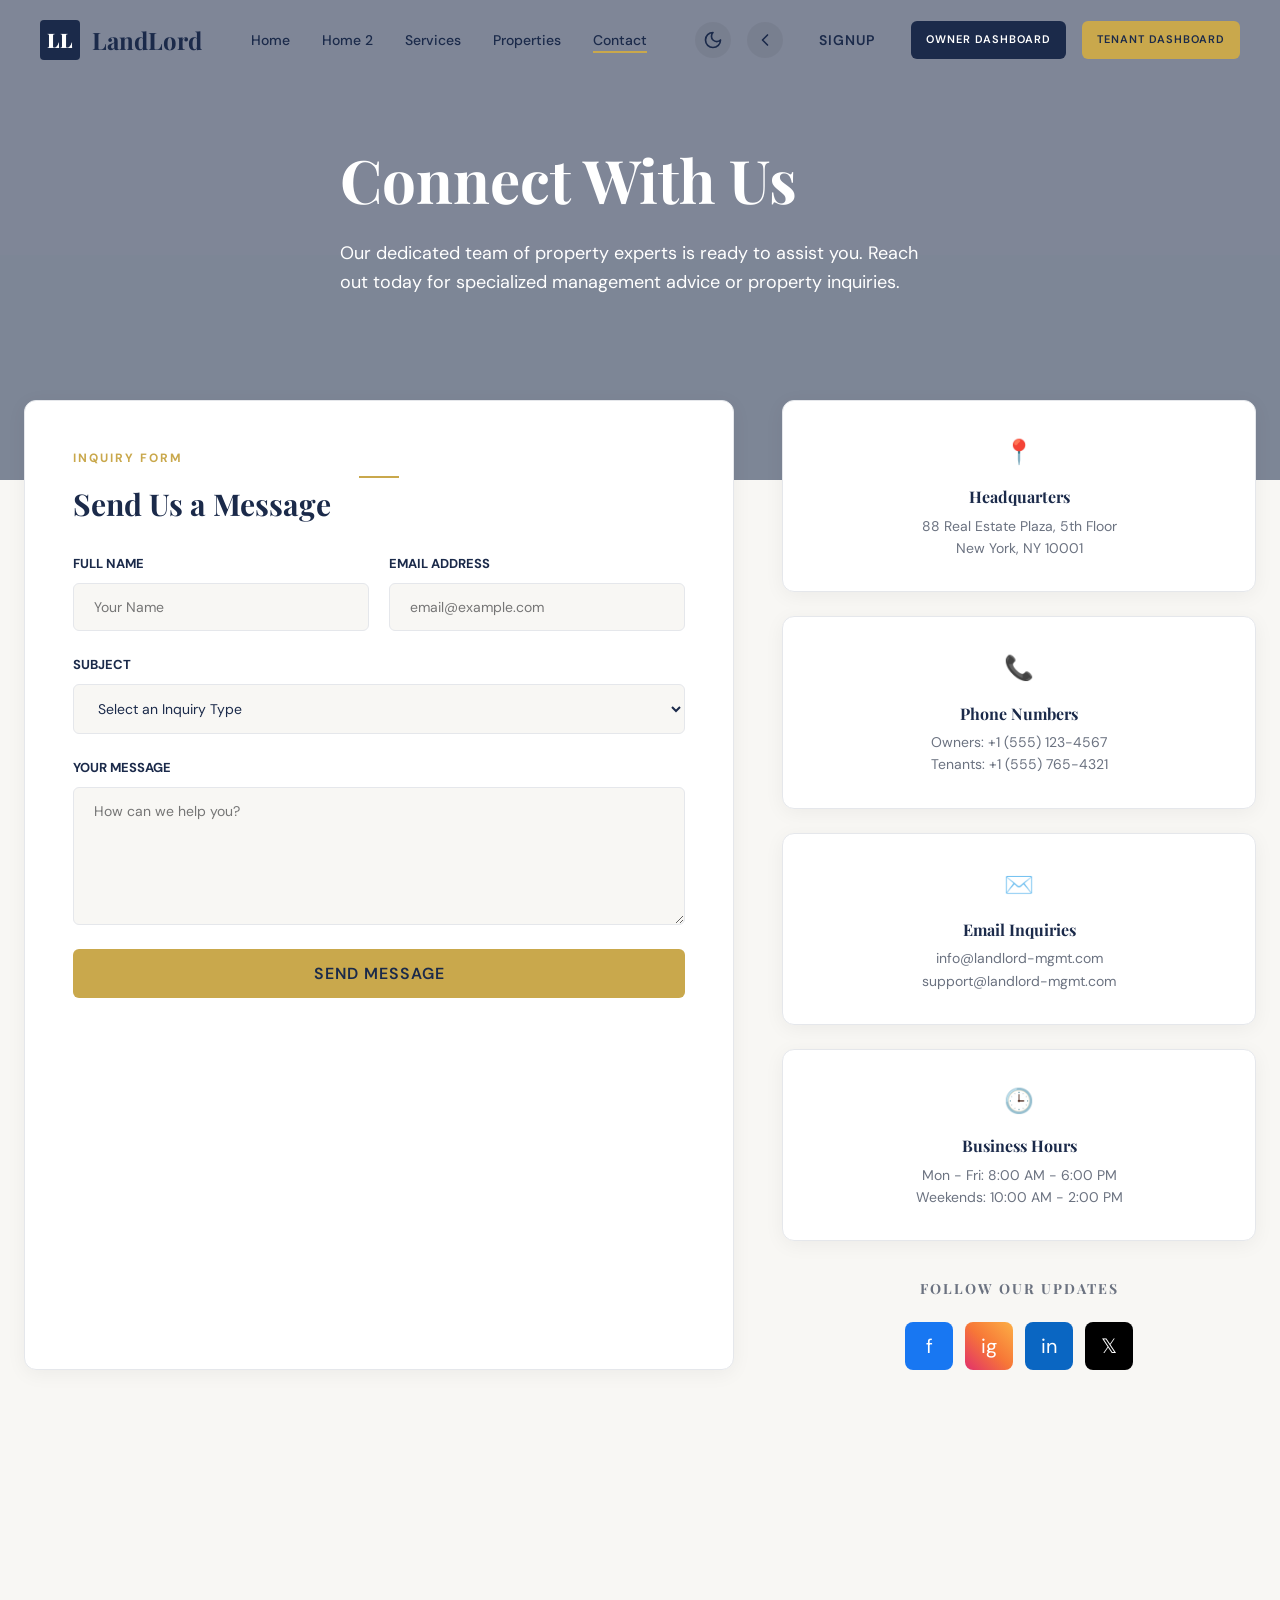
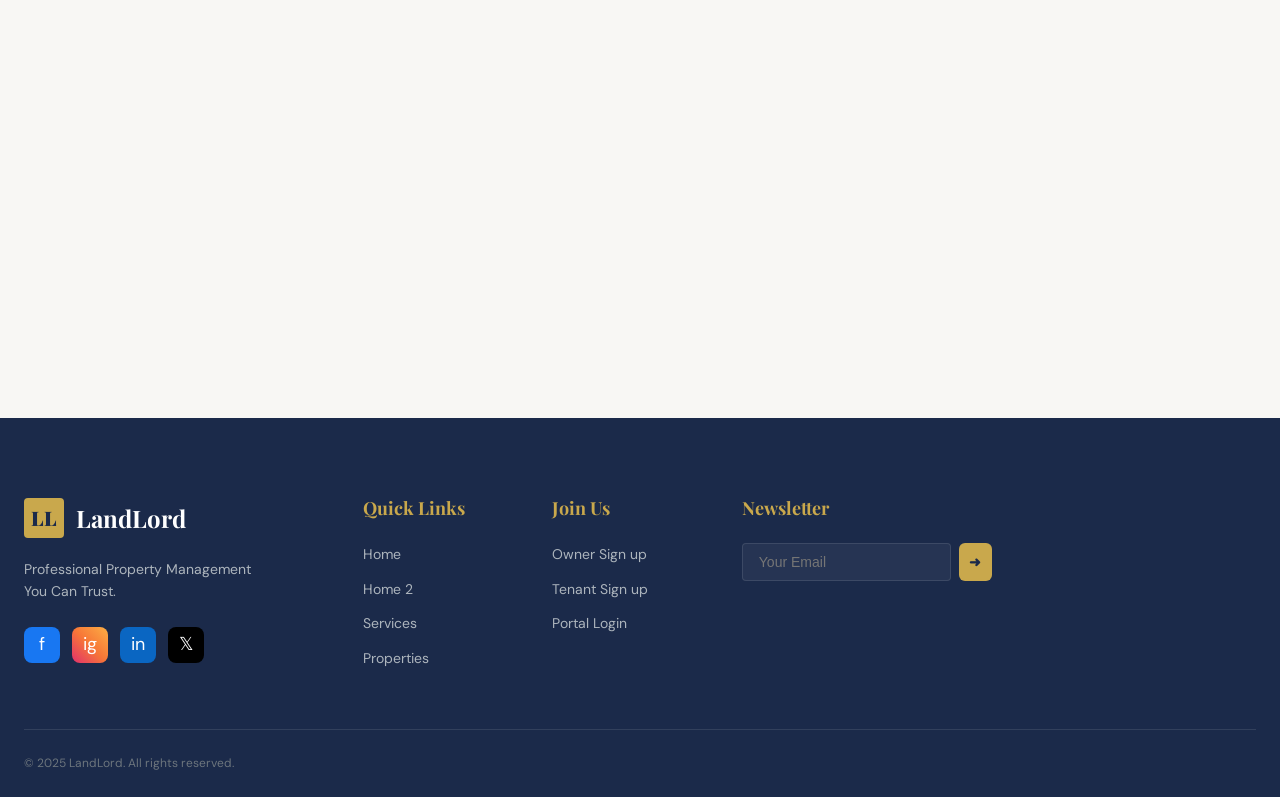
==== contact.html @ 795e6536 "first commit" ====
<!DOCTYPE html>
<html lang="en" dir="ltr" data-theme="light">
<head>
    <meta charset="UTF-8">
    <meta name="viewport" content="width=device-width, initial-scale=1.0">
    <title>Contact Us — LandLord Property Management</title>
    <!-- CSS -->
    <link rel="stylesheet" href="css/style.css">
    <style>
        .contact-container { display: grid; grid-template-columns: 1.5fr 1fr; gap: 48px; margin-top: -80px; position: relative; z-index: 10; }
        .contact-form { background: var(--bg-surface); padding: 48px; border-radius: var(--radius-md); box-shadow: var(--shadow); border: 1px solid var(--border-color); }
        .form-group { margin-bottom: 24px; display: flex; flex-direction: column; gap: 8px; }
        .form-group label { font-size: 13px; font-weight: bold; color: var(--text-primary); text-transform: uppercase; }
        .form-control { padding: 14px 20px; border: 1px solid var(--border-color); border-radius: 6px; background: var(--bg-base); color: var(--text-primary); font-family: inherit; font-size: 14px; transition: 0.3s; }
        .form-control:focus { border-color: var(--color-secondary); outline: none; box-shadow: 0 0 0 4px rgba(201, 168, 76, 0.1); }
        .contact-info-list { display: flex; flex-direction: column; gap: 24px; }
        .info-card { background: var(--bg-surface); padding: 32px; border-radius: var(--radius-md); box-shadow: var(--shadow); border: 1px solid var(--border-color); display: flex; flex-direction: column; align-items: center; text-align: center; }
        .info-icon { font-size: 24px; color: var(--color-secondary); margin-bottom: 16px; }
        .info-title { font-size: 16px; margin-bottom: 8px; color: var(--text-primary); }
        .info-text { font-size: 14px; color: var(--text-muted); }

        .map-section { margin-top: 80px; overflow: hidden; border-radius: var(--radius-lg); }
        .map-container iframe {
          filter: hue-rotate(200deg) saturate(1.2);
          border-radius: var(--radius-md);
          width: 100%;
          min-height: 480px;
          border: 0;
        }
        [data-theme="dark"] .map-container iframe {
          filter: invert(90%) hue-rotate(180deg) saturate(0.8);
        }

        @media (max-width: 1024px) {
            .contact-container { grid-template-columns: 1fr; }
        }
        @media (max-width: 768px) {
            .contact-info-list { display: grid; grid-template-columns: 1fr 1fr; gap: 20px; }
        }
        @media (max-width: 360px) {
            .contact-info-list { grid-template-columns: 1fr; }
            .contact-form { padding: 32px 20px; }
        }
    </style>
</head>
<body>
    <!-- Navbar (Same as Home 1) -->
    <nav class="navbar">
        <div class="nav-container">
            <a href="index.html" class="logo">
                <div class="logo-monogram">LL</div>
                <span>LandLord</span>
            </a>
            
            <ul class="nav-links">
                <li><a href="index.html" class="nav-link">Home</a></li>
                <li><a href="home2.html" class="nav-link">Home 2</a></li>
                <li><a href="services.html" class="nav-link">Services</a></li>
                <li><a href="properties.html" class="nav-link">Properties</a></li>
                <li><a href="contact.html" class="nav-link active">Contact</a></li>
            </ul>

            <div class="nav-actions">
                <button id="theme-toggle" class="theme-toggle" title="Toggle Theme"></button>
                <button id="rtl-toggle" class="rtl-toggle" title="Toggle RTL">
                    <svg xmlns="http://www.w3.org/2000/svg" width="20" height="20" viewBox="0 0 24 24" fill="none" stroke="currentColor" stroke-width="2" stroke-linecap="round" stroke-linejoin="round"><path d="m15 18-6-6 6-6"/></svg>
                </button>
                <a href="register.html" class="btn btn-outline" style="border: none; padding: 10px 20px;">Signup</a>
                <a href="owner-dashboard.html" class="btn btn-primary" style="padding: 10px 15px; font-size: 11px;">Owner Dashboard</a>
                <a href="tenant-dashboard.html" class="btn btn-gold" style="padding: 10px 15px; font-size: 11px;">Tenant Dashboard</a>
                <button id="menu-toggle" class="mobile-menu-toggle">
                    <svg xmlns="http://www.w3.org/2000/svg" width="24" height="24" viewBox="0 0 24 24" fill="none" stroke="currentColor" stroke-width="2" stroke-linecap="round" stroke-linejoin="round"><line x1="4" x2="20" y1="12" y2="12"/><line x1="4" x2="20" y1="6" y2="6"/><line x1="4" x2="20" y1="18" y2="18"/></svg>
                </button>
            </div>
        </div>
    </nav>

    <!-- Mobile Drawer -->
    <div id="overlay" class="overlay"></div>
    <div id="drawer" class="drawer">
        <!-- Content same as Home 1 -->
        <div class="drawer-header">
            <div class="logo">
                <div class="logo-monogram">LL</div>
                <span>LandLord</span>
            </div>
            <button id="close-drawer">
                <svg xmlns="http://www.w3.org/2000/svg" width="24" height="24" viewBox="0 0 24 24" fill="none" stroke="currentColor" stroke-width="2" stroke-linecap="round" stroke-linejoin="round"><line x1="18" x2="6" y1="6" y2="18"/><line x1="6" x2="18" y1="6" y2="18"/></svg>
            </button>
        </div>
        <div class="drawer-links">
            <a href="index.html" class="nav-link">Home</a>
            <a href="home2.html" class="nav-link">Home 2</a>
            <a href="services.html" class="nav-link">Services</a>
            <a href="properties.html" class="nav-link">Properties</a>
            <a href="contact.html" class="nav-link active">Contact</a>
            <hr style="border: 0; border-top: 1px solid var(--border-color);">
            <a href="register.html" class="btn btn-outline">Signup</a>
            <a href="owner-dashboard.html" class="btn btn-primary">Owner Dashboard</a>
            <a href="tenant-dashboard.html" class="btn btn-gold">Tenant Dashboard</a>
        </div>
    </div>

    <main>
        <!-- Section: Hero -->
        <section class="hero" style="background-image: url('https://images.unsplash.com/photo-1497215728101-856f4ea42174?ixlib=rb-4.0.3&auto=format&fit=crop&w=1920&q=80'); min-height: 480px;">
            <div class="container hero-content">
                <h1 class="hero-title">Connect With Us</h1>
                <p class="hero-description" style="max-width: 600px;">Our dedicated team of property experts is ready to assist you. Reach out today for specialized management advice or property inquiries.</p>
            </div>
        </section>

        <!-- Contact Section -->
        <section style="padding-top: 0;">
            <div class="container">
                <div class="contact-container" id="contact">
                    <!-- Contact Form -->
                    <div class="contact-form">
                        <span class="section-label" style="text-align: left; margin-left: 0;">Inquiry Form</span>
                        <h2 style="margin-bottom: 32px; font-size: var(--text-3xl);">Send Us a Message</h2>
                        <form>
                            <div style="display: grid; grid-template-columns: 1fr 1fr; gap: 20px;">
                                <div class="form-group">
                                    <label>Full Name</label>
                                    <input type="text" class="form-control" placeholder="Your Name" required>
                                </div>
                                <div class="form-group">
                                    <label>Email Address</label>
                                    <input type="email" class="form-control" placeholder="email@example.com" required>
                                </div>
                            </div>
                            <div class="form-group">
                                <label>Subject</label>
                                <select class="form-control" required>
                                    <option value="" disabled selected>Select an Inquiry Type</option>
                                    <option>General Inquiry</option>
                                    <option>Maintenance Request</option>
                                    <option>Lease Information</option>
                                    <option>Owner Management Services</option>
                                    <option>Other</option>
                                </select>
                            </div>
                            <div class="form-group">
                                <label>Your Message</label>
                                <textarea class="form-control" rows="6" placeholder="How can we help you?" required></textarea>
                            </div>
                            <button type="submit" class="btn btn-gold" style="width: 100%; font-size: 16px;">Send Message</button>
                        </form>
                    </div>

                    <!-- Contact Info -->
                    <div class="contact-info">
                        <div class="contact-info-list">
                            <div class="info-card">
                                <div class="info-icon">📍</div>
                                <h4 class="info-title">Headquarters</h4>
                                <p class="info-text">88 Real Estate Plaza, 5th Floor<br>New York, NY 10001</p>
                            </div>
                            <div class="info-card">
                                <div class="info-icon">📞</div>
                                <h4 class="info-title">Phone Numbers</h4>
                                <p class="info-text">Owners: +1 (555) 123-4567<br>Tenants: +1 (555) 765-4321</p>
                            </div>
                            <div class="info-card">
                                <div class="info-icon">✉️</div>
                                <h4 class="info-title">Email Inquiries</h4>
                                <p class="info-text">info@landlord-mgmt.com<br>support@landlord-mgmt.com</p>
                            </div>
                            <div class="info-card">
                                <div class="info-icon">🕒</div>
                                <h4 class="info-title">Business Hours</h4>
                                <p class="info-text">Mon - Fri: 8:00 AM - 6:00 PM<br>Weekends: 10:00 AM - 2:00 PM</p>
                            </div>
                        </div>

                        <!-- Social Icons -->
                        <div style="margin-top: 40px; text-align: center;">
                            <h4 style="font-size: 14px; text-transform: uppercase; letter-spacing: 2px; margin-bottom: 24px; color: var(--text-muted);">Follow Our Updates</h4>
                            <div class="social-links" style="justify-content: center;">
                                <a href="#" class="social-icon fb" style="width: 48px; height: 48px; font-size: 20px;">f</a>
                                <a href="#" class="social-icon ig" style="width: 48px; height: 48px; font-size: 20px;">ig</a>
                                <a href="#" class="social-icon ln" style="width: 48px; height: 48px; font-size: 20px;">in</a>
                                <a href="#" class="social-icon tw" style="width: 48px; height: 48px; font-size: 20px;">𝕏</a>
                            </div>
                        </div>
                    </div>
                </div>

                <!-- Interactive Map -->
                <div class="map-section">
                    <div class="map-container">
                        <iframe src="https://www.google.com/maps/embed?pb=!1m18!1m12!1m3!1d193595.2528082187!2d-74.11976373946229!3d40.69766374874431!2m3!1f0!2f0!3f0!3m2!1i1024!2i768!4f13.1!3m3!1m2!1s0x89c24fa5d33f083b%3A0xc80b8f06e177fe62!2sNew%20York%2C%20NY!5e0!3m2!1sen!2sus!4v1684343123456!5m2!1sen!2sus"></iframe>
                    </div>
                </div>
            </div>
        </section>
    </main>

    <!-- Footer -->
    <footer>
        <div class="container">
            <div class="footer-grid">
                <div class="footer-info">
                    <div class="logo footer-logo">
                        <div class="logo-monogram footer-logo-monogram">LL</div>
                        <span>LandLord</span>
                    </div>
                    <p class="footer-tagline">Professional Property Management You Can Trust.</p>
                    <div class="social-links">
                        <a href="#" class="social-icon fb" title="Facebook">f</a>
                        <a href="#" class="social-icon ig" title="Instagram">ig</a>
                        <a href="#" class="social-icon ln" title="LinkedIn">in</a>
                        <a href="#" class="social-icon tw" title="Twitter">𝕏</a>
                    </div>
                </div>
                <!-- columns (Quick version) -->
                <div>
                  <h4 class="footer-title">Quick Links</h4>
                  <div class="footer-links">
                      <a href="index.html" class="footer-nav-link">Home</a>
                      <a href="home2.html" class="footer-nav-link">Home 2</a>
                      <a href="services.html" class="footer-nav-link">Services</a>
                      <a href="properties.html" class="footer-nav-link">Properties</a>
                  </div>
                </div>
                <div>
                  <h4 class="footer-title">Join Us</h4>
                  <div class="footer-links">
                      <a href="register.html" class="footer-nav-link">Owner Sign up</a>
                      <a href="register.html" class="footer-nav-link">Tenant Sign up</a>
                      <a href="login.html" class="footer-nav-link">Portal Login</a>
                  </div>
                </div>
                <div>
                    <h4 class="footer-title">Newsletter</h4>
                    <form class="newsletter-form">
                        <input type="email" placeholder="Your Email" class="newsletter-input" required>
                        <button type="submit" class="btn btn-gold" style="padding: 10px;">➜</button>
                    </form>
                </div>
            </div>
            <div class="footer-bottom">
                <p>© 2025 LandLord. All rights reserved.</p>
            </div>
        </div>
    </footer>

    <!-- Scripts -->
    <script src="js/main.js"></script>
</body>
</html>
---- css/style.css ----
@import url('https://fonts.googleapis.com/css2?family=DM+Sans:ital,opsz,wght@0,9..40,100..1000;1,9..40,100..1000&family=Playfair+Display:ital,wght@0,400..900;1,400..900&display=swap');

:root {
  /* Colors */
  --color-primary: #1B2A4A;
  --color-secondary: #C9A84C;
  --color-secondary-light: #dfc886;
  --color-success: #22C55E;
  --color-warning: #F59E0B;
  --color-danger: #EF4444;
  --color-info: #3B82F6;

  /* Neutrals - Light Mode */
  --bg-base: #F8F7F4;
  --bg-surface: #FFFFFF;
  --bg-nav: rgba(255, 255, 255, 0.95);
  --text-primary: #1B2A4A;
  --text-muted: #6B7280;
  --border-color: #E5E7EB;
  --shadow: 0 4px 20px rgba(0, 0, 0, 0.05);

  /* Typography */
  --font-display: 'Playfair Display', Georgia, serif;
  --font-body: 'DM Sans', sans-serif;
  --text-xs: 0.75rem;
  --text-sm: 0.875rem;
  --text-base: 1rem;
  --text-lg: 1.125rem;
  --text-xl: 1.25rem;
  --text-2xl: 1.5rem;
  --text-3xl: 1.875rem;
  --text-4xl: 2.25rem;
  --text-5xl: 3rem;
  --text-6xl: 3.75rem;
  --font-weight-normal: 400;
  --font-weight-medium: 500;
  --font-weight-semibold: 600;
  --font-weight-bold: 700;
  --leading-tight: 1.2;
  --leading-normal: 1.6;
  --letter-spacing-tight: -0.02em;
  --letter-spacing-wide: 0.06em;

  /* Spacing */
  --spacing-xs: 8px;
  --spacing-sm: 16px;
  --spacing-md: 24px;
  --spacing-lg: 48px;
  --spacing-xl: 80px;

  /* Border Radius */
  --radius-sm: 6px;
  --radius-md: 12px;
  --radius-lg: 20px;
  --radius-full: 9999px;

  --nav-height: 80px;
  --transition: 0.3s ease;
}

[data-theme="dark"] {
  --bg-base: #0d0d0d;
  --bg-surface: #161616;
  --bg-nav: #0f0f0f;
  --text-primary: #F1EFE9;
  --text-muted: #9CA3AF;
  --border-color: #2D2D2D;
  --shadow: 0 4px 30px rgba(0, 0, 0, 0.4);
}

/* Global Reset */
* {
  margin: 0;
  padding: 0;
  box-sizing: border-box;
}

body {
  font-family: var(--font-body);
  background-color: var(--bg-base);
  color: var(--text-primary);
  line-height: var(--leading-normal);
  transition: background-color var(--transition), color var(--transition);
  overflow-x: hidden;
}

h1, h2, h3, h4, h5, h6 {
  font-family: var(--font-display);
  font-weight: var(--font-weight-bold);
  line-height: var(--leading-tight);
}

a {
  text-decoration: none;
  color: inherit;
  transition: var(--transition);
}

button {
  cursor: pointer;
  border: none;
  background: none;
  font-family: inherit;
}

ul {
  list-style: none;
}

img {
  max-width: 100%;
  display: block;
}

.container {
  max-width: 1280px;
  margin: 0 auto;
  padding: 0 var(--spacing-md);
}

/* Typography Utilities */
.text-center { text-align: center; }
.text-gold { color: var(--color-secondary); }
.text-uppercase { text-transform: uppercase; letter-spacing: var(--letter-spacing-wide); }

/* Buttons */
.btn {
  display: inline-flex;
  align-items: center;
  justify-content: center;
  padding: 14px 28px;
  border-radius: var(--radius-sm);
  font-weight: var(--font-weight-semibold);
  transition: transform 0.2s ease, background 0.3s ease, box-shadow 0.3s ease;
  font-size: var(--text-sm);
  text-transform: uppercase;
  letter-spacing: 1px;
}

.btn:active { transform: scale(0.98); }

.btn-primary {
  background: var(--color-primary);
  color: white;
}

.btn-primary:hover {
  background: #253a66;
  box-shadow: 0 4px 12px rgba(27, 42, 74, 0.2);
}

.btn-gold {
  background: var(--color-secondary);
  color: var(--color-primary);
}

.btn-gold:hover {
  background: var(--color-secondary-light);
  box-shadow: 0 4px 12px rgba(201, 168, 76, 0.2);
}

.btn-outline {
  border: 2px solid var(--color-primary);
  color: var(--color-primary);
}

.btn-outline:hover {
  background: var(--color-primary);
  color: white;
}

[data-theme="dark"] .btn-outline {
  border-color: var(--color-secondary);
  color: var(--color-secondary);
}

[data-theme="dark"] .btn-outline:hover {
  background: var(--color-secondary);
  color: var(--color-primary);
}

/* Navbar */
.navbar {
  position: fixed;
  top: 0;
  left: 0;
  width: 100%;
  height: var(--nav-height);
  z-index: 1000;
  transition: background 0.3s ease, box-shadow 0.3s ease, transform 0.3s ease;
  display: flex;
  align-items: center;
}

/* Light mode - Transparent initially */
[data-theme="light"] .navbar {
  background: transparent;
}

/* Scrolled state for light mode */
[data-theme="light"] .navbar.scrolled {
  background: var(--bg-nav);
  backdrop-filter: blur(12px);
  box-shadow: 0 2px 20px rgba(0,0,0,0.08);
}

/* Dark mode - ALWAYS solid at 1440px web view only */
@media (min-width: 1025px) {
  [data-theme="dark"] .navbar {
    background: #0f0f0f;
  }
}

/* Scrolled state for dark mode - slightly more opaque with shadow */
[data-theme="dark"] .navbar.scrolled {
  background: rgba(15, 15, 15, 0.97);
  backdrop-filter: blur(12px);
  box-shadow: 0 2px 20px rgba(0,0,0,0.4);
}

.nav-container {
  max-width: 1440px;
  width: 100%;
  margin: 0 auto;
  padding: 0 40px;
  display: flex;
  justify-content: space-between;
  align-items: center;
}

.logo {
  display: flex;
  align-items: center;
  gap: 12px;
  font-family: var(--font-display);
  font-size: var(--text-2xl);
  font-weight: var(--font-weight-bold);
  color: var(--color-primary);
}

[data-theme="dark"] .logo {
  color: var(--color-secondary);
}

.logo-monogram {
  width: 40px;
  height: 40px;
  background: var(--color-primary);
  color: white;
  display: flex;
  align-items: center;
  justify-content: center;
  border-radius: 4px;
  font-size: 20px;
  font-weight: 900;
}

[data-theme="dark"] .logo-monogram {
  background: var(--color-secondary);
  color: var(--color-primary);
}

.nav-links {
  display: flex;
  gap: 32px;
}

.nav-link {
  font-weight: var(--font-weight-medium);
  font-size: var(--text-sm);
  color: var(--text-primary);
  position: relative;
}

.nav-link::after {
  content: '';
  position: absolute;
  bottom: -4px;
  left: 0;
  width: 0;
  height: 2px;
  background: var(--color-secondary);
  transition: width 0.3s ease;
}

.nav-link:hover::after, .nav-link.active::after {
  width: 100%;
}

.nav-actions {
  display: flex;
  align-items: center;
  gap: 16px;
}

.theme-toggle, .rtl-toggle {
  padding: 8px;
  border-radius: 50%;
  color: var(--text-primary);
  background: rgba(0,0,0,0.05);
  display: flex;
  transition: 0.3s;
}

[data-theme="dark"] .theme-toggle, [data-theme="dark"] .rtl-toggle {
  background: rgba(255,255,255,0.05);
}

.theme-toggle:hover, .rtl-toggle:hover {
  background: var(--color-secondary);
  color: var(--color-primary);
}

/* Sections */
section {
  padding: var(--spacing-xl) 0;
}

.section-label {
  display: block;
  text-align: center;
  font-weight: var(--font-weight-bold);
  color: var(--color-secondary);
  margin-bottom: 8px;
  text-transform: uppercase;
  letter-spacing: 2px;
  font-size: var(--text-xs);
}

.section-label::after {
  content: '';
  display: block;
  width: 40px;
  height: 2px;
  background: var(--color-secondary);
  margin: 8px auto 0;
}

.section-title {
  text-align: center;
  font-size: var(--text-4xl);
  margin-bottom: 16px;
  color: var(--text-primary);
}

.section-subtitle {
  text-align: center;
  max-width: 600px;
  margin: 0 auto 48px;
  color: var(--text-muted);
}

/* Hero Section */
.hero {
  position: relative;
  min-height: 100vh;
  display: flex;
  align-items: center;
  background-size: cover;
  background-position: center;
  background-repeat: no-repeat;
  background-attachment: fixed;
  color: white;
}

.hero::before {
  content: '';
  position: absolute;
  inset: 0;
  background: rgba(27, 42, 74, 0.55);
  z-index: 1;
}

[data-theme="dark"] .hero::before {
  background: rgba(10, 10, 10, 0.70);
}

.hero-content {
  position: relative;
  z-index: 2;
  max-width: 800px;
}

.hero-title {
  font-size: var(--text-6xl);
  margin-bottom: 24px;
  opacity: 0;
  transform: translateY(30px);
}

.hero-description {
  font-size: var(--text-lg);
  margin-bottom: 40px;
  max-width: 600px;
  opacity: 0;
  transform: translateY(30px);
}

.hero-btns {
  display: flex;
  gap: 20px;
  opacity: 0;
  transform: translateY(30px);
}

.hero-animate .hero-title {
  animation: fadeUp 0.8s forwards 0s;
}

.hero-animate .hero-description {
  animation: fadeUp 0.8s forwards 0.2s;
}

.hero-animate .hero-btns {
  animation: fadeUp 0.8s forwards 0.4s;
}

@keyframes fadeUp {
  to {
    opacity: 1;
    transform: translateY(0);
  }
}

/* Card Grid Styles */
.card-grid {
  display: grid;
  gap: 32px;
  justify-content: center;
}

.card {
  display: flex;
  flex-direction: column;
  align-items: center;
  text-align: center;
  padding: 40px 32px;
  border-radius: var(--radius-md);
  background: var(--bg-surface);
  box-shadow: var(--shadow);
  transition: transform 0.3s ease, box-shadow 0.3s ease;
  border: 1px solid var(--border-color);
}

.card:hover {
  transform: translateY(-8px);
  box-shadow: 0 8px 32px rgba(27, 42, 74, 0.12);
}

.card-icon {
  width: 64px;
  height: 64px;
  background: rgba(201, 168, 76, 0.1);
  color: var(--color-secondary);
  border-radius: 12px;
  display: flex;
  align-items: center;
  justify-content: center;
  margin-bottom: 24px;
  font-size: 28px;
}

.card-title {
  font-size: var(--text-xl);
  margin-bottom: 16px;
  color: var(--text-primary);
}

.card-text {
  color: var(--text-muted);
  font-size: var(--text-sm);
  margin-bottom: 24px;
}

.card-list {
  text-align: center;
  list-style-position: inside;
  margin-bottom: 24px;
  color: var(--text-muted);
  font-size: var(--text-sm);
}

/* Footer */
footer {
  background: var(--color-primary);
  color: white;
  padding: 80px 0 24px;
}

.footer-grid {
  display: grid;
  grid-template-columns: 2fr 1fr 1fr 1fr 1.5fr;
  gap: 40px;
  margin-bottom: 60px;
}

.footer-logo {
  color: white;
  margin-bottom: 20px;
}

.footer-logo-monogram {
  background: var(--color-secondary);
  color: var(--color-primary);
}

.footer-tagline {
  color: #adb5bd;
  font-size: var(--text-sm);
  max-width: 250px;
  margin-bottom: 24px;
}

.footer-title {
  font-size: var(--text-lg);
  margin-bottom: 24px;
  color: var(--color-secondary);
}

.footer-links {
  display: flex;
  flex-direction: column;
  gap: 12px;
}

.footer-nav-link {
  position: relative;
  color: #adb5bd;
  font-size: var(--text-sm);
  width: fit-content;
}

.footer-nav-link::after {
  content: '';
  position: absolute;
  bottom: -2px;
  left: 0;
  width: 0;
  height: 2px;
  background: var(--color-secondary);
  transition: width 0.3s ease;
}

.footer-nav-link:hover {
  color: var(--color-secondary);
}

.footer-nav-link:hover::after {
  width: 100%;
}

.social-links {
  display: flex;
  gap: 12px;
}

.social-icon {
  width: 36px;
  height: 36px;
  border-radius: 8px;
  display: flex;
  align-items: center;
  justify-content: center;
  transition: transform 0.3s ease, box-shadow 0.3s ease;
  color: white;
  font-size: 18px;
}

.social-icon:hover {
  transform: scale(1.15);
}

/* Official Social Colors */
.fb { background: #1877F2; }
.fb:hover { box-shadow: 0 4px 16px rgba(24, 119, 242, 0.45); }
.ig { background: linear-gradient(45deg, #E1306C, #F77737, #FCAF45); }
.ig:hover { box-shadow: 0 4px 16px rgba(225, 48, 108, 0.45); }
.ln { background: #0A66C2; }
.ln:hover { box-shadow: 0 4px 16px rgba(10, 102, 194, 0.45); }
.tw { background: #000000; }
.tw:hover { box-shadow: 0 4px 16px rgba(0, 0, 0, 0.45); }
[data-theme="dark"] .tw { background: #ffffff; color: black; }

.newsletter-form {
  display: flex;
  gap: 8px;
  margin-top: 16px;
}

.newsletter-input {
  background: rgba(255,255,255,0.05);
  border: 1px solid rgba(255,255,255,0.1);
  padding: 10px 16px;
  border-radius: 4px;
  color: white;
  font-size: var(--text-sm);
  flex: 1;
}

.footer-bottom {
  border-top: 1px solid rgba(255,255,255,0.1);
  padding-top: 24px;
  display: flex;
  justify-content: space-between;
  font-size: var(--text-xs);
  color: #6c757d;
}

/* RTL Support */
[dir="rtl"] {
  text-align: right;
}

[dir="rtl"] .nav-links, [dir="rtl"] .nav-actions, [dir="rtl"] .social-links, [dir="rtl"] .hero-btns {
  flex-direction: row-reverse;
}

/* Responsive Grid */
@media (min-width: 1440px) {
  .card-grid { grid-template-columns: repeat(4, 1fr); }
  .card-grid.three-col { grid-template-columns: repeat(3, 1fr); }
}

@media (max-width: 1439px) and (min-width: 1024px) {
  .card-grid { grid-template-columns: repeat(3, 1fr); }
}

@media (max-width: 1024px) {
  .nav-links, .nav-actions .btn { display: none; }
  .nav-container { padding: 0 20px; }
  .mobile-menu-toggle { display: block !important; }

  /* Ensure drawer navbar is solid in both modes on mobile */
  .navbar { background: var(--bg-surface) !important; box-shadow: 0 2px 20px rgba(0,0,0,0.1) !important; }
  
  .footer-grid {
    grid-template-columns: repeat(2, 1fr);
  }
}

@media (max-width: 768px) {
  .card-grid { grid-template-columns: repeat(2, 1fr) !important; }
  .section-title { font-size: var(--text-3xl); }
  .hero-title { font-size: var(--text-4xl); }
}

@media (max-width: 360px) {
  .card-grid { grid-template-columns: 1fr !important; }
  .footer-grid { grid-template-columns: 1fr; text-align: center; }
  .footer-logo, .footer-links, .social-links, .newsletter-form { justify-content: center; align-items: center; margin-left: auto; margin-right: auto; }
  .footer-tagline { margin-left: auto; margin-right: auto; }
}

/* Mobile Menu Drawer */
.mobile-menu-toggle {
  display: none;
  font-size: 24px;
  color: var(--text-primary);
}


.drawer {
  position: fixed;
  top: 0;
  right: -100%;
  width: 300px;
  height: 100vh;
  background: var(--bg-surface);
  z-index: 1001;
  padding: 40px;
  transition: right 0.3s ease;
  display: flex;
  flex-direction: column;
  gap: 24px;
  box-shadow: -10px 0 30px rgba(0,0,0,0.1);
}

.drawer.open { right: 0; }

.drawer-header {
  display: flex;
  justify-content: space-between;
  align-items: center;
}

.drawer-links {
  display: flex;
  flex-direction: column;
  gap: 20px;
}

.overlay {
  position: fixed;
  inset: 0;
  background: rgba(0,0,0,0.5);
  z-index: 1000;
  opacity: 0;
  visibility: hidden;
  transition: 0.3s;
}

.overlay.active {
  opacity: 1;
  visibility: visible;
}

[dir="rtl"] .drawer {
  right: auto;
  left: -100%;
}

[dir="rtl"] .drawer.open {
  left: 0;
}
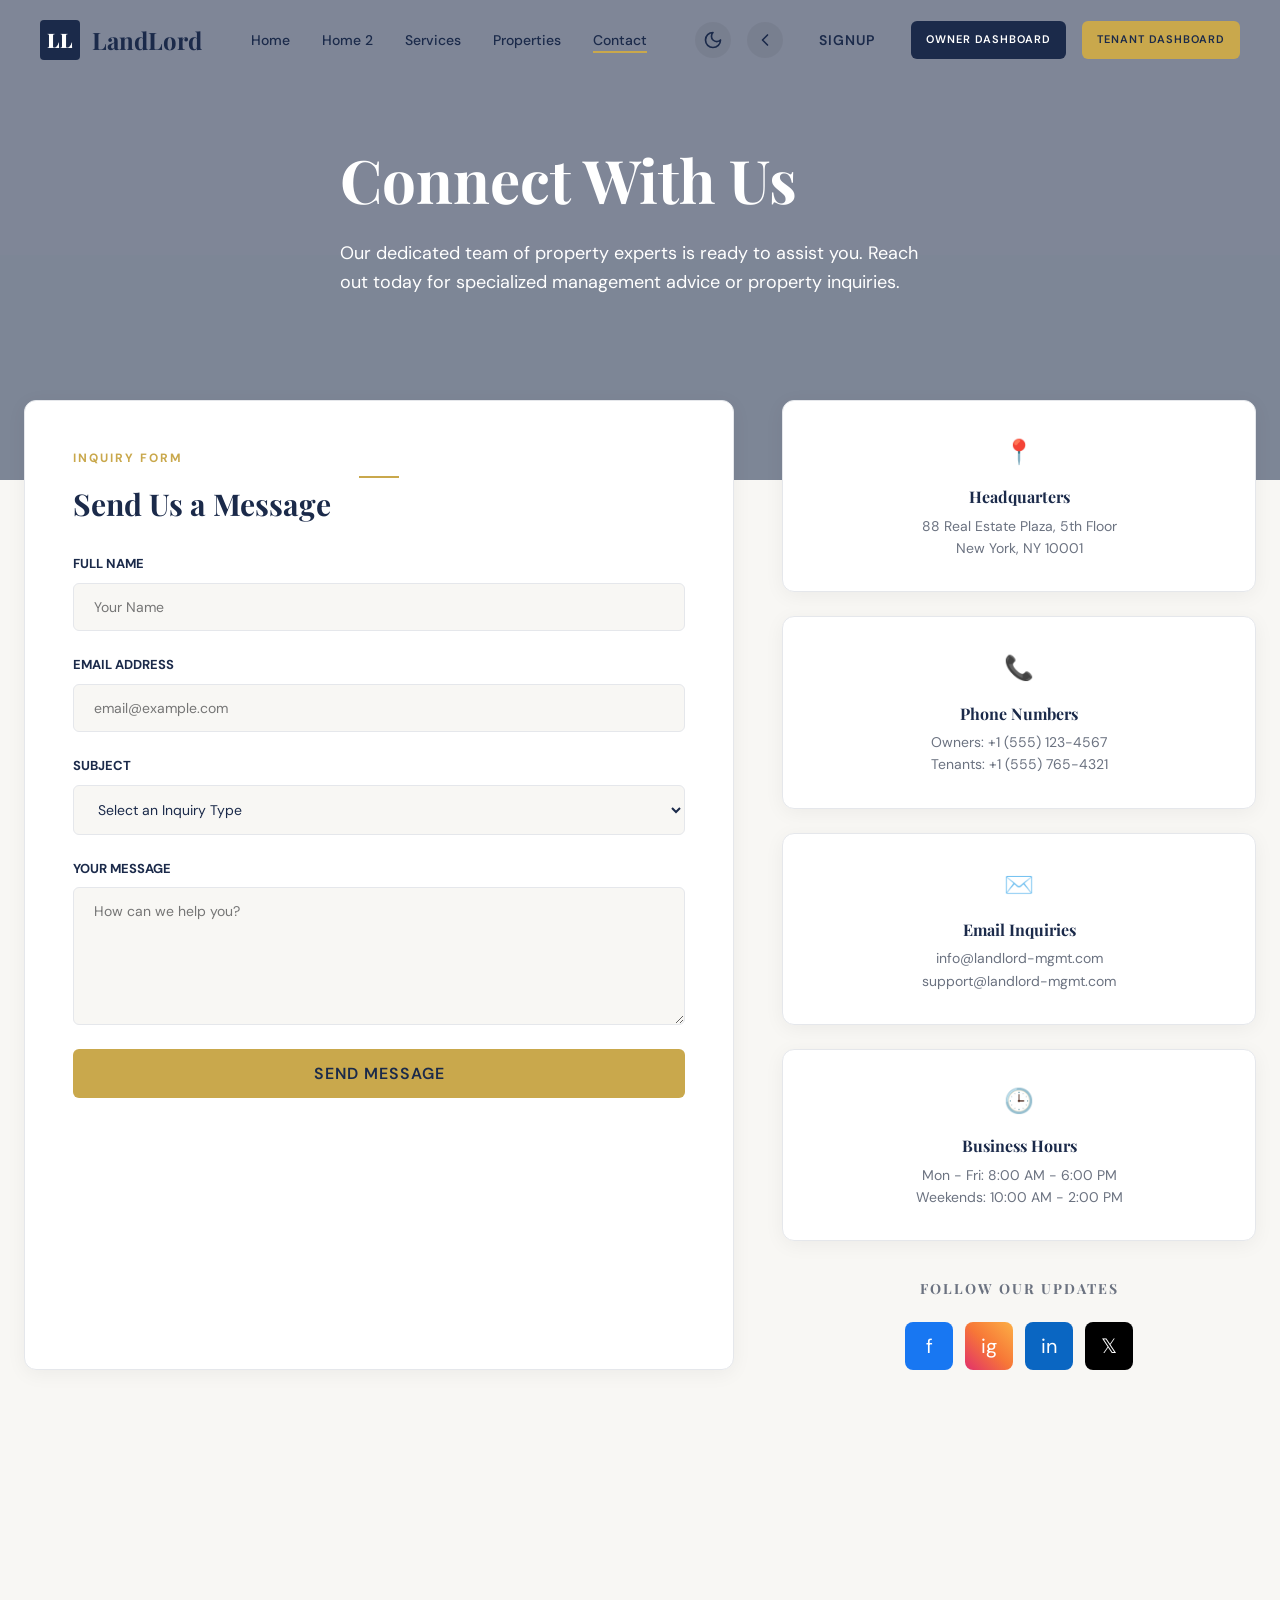
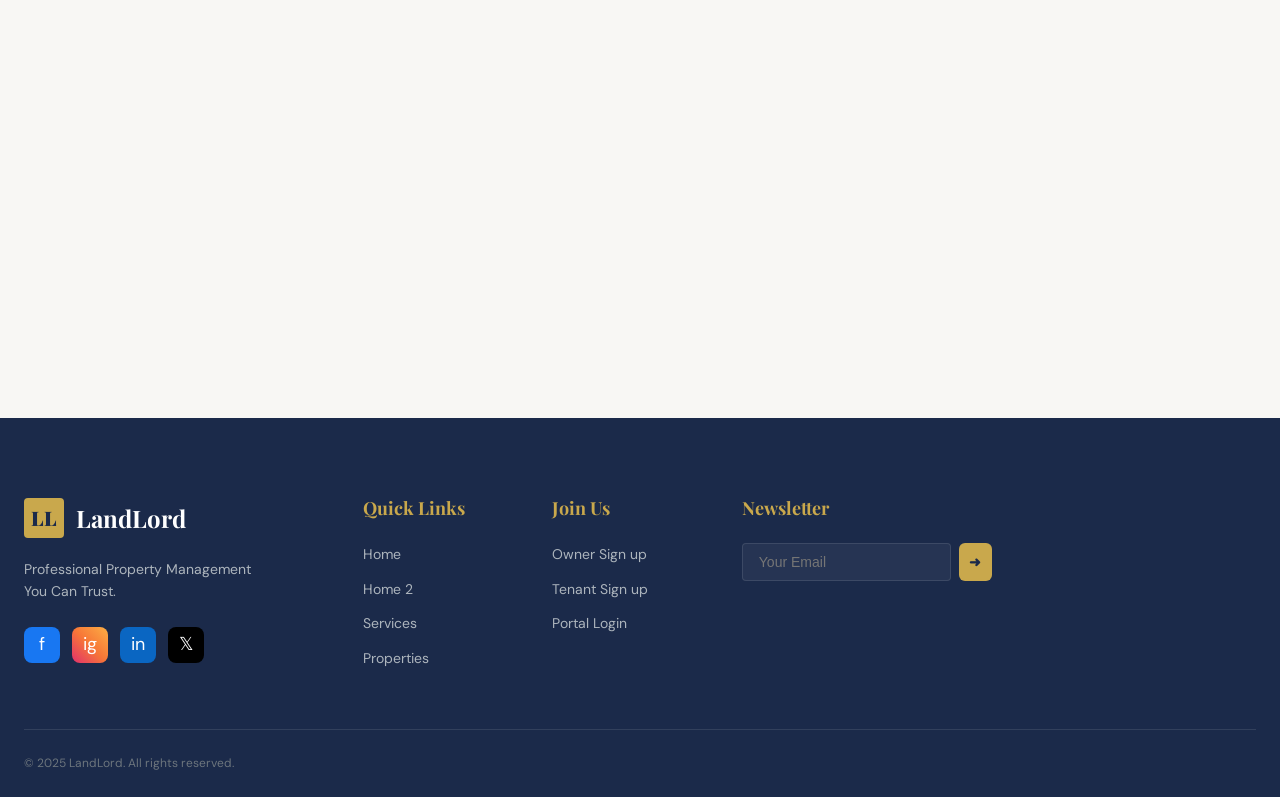
==== commit 15ce93b7: "second" ====
--- a/contact.html
+++ b/contact.html
@@ -1,5 +1,6 @@
 <!DOCTYPE html>
 <html lang="en" dir="ltr" data-theme="light">
+
 <head>
     <meta charset="UTF-8">
     <meta name="viewport" content="width=device-width, initial-scale=1.0">
@@ -7,42 +8,133 @@
     <!-- CSS -->
     <link rel="stylesheet" href="css/style.css">
     <style>
-        .contact-container { display: grid; grid-template-columns: 1.5fr 1fr; gap: 48px; margin-top: -80px; position: relative; z-index: 10; }
-        .contact-form { background: var(--bg-surface); padding: 48px; border-radius: var(--radius-md); box-shadow: var(--shadow); border: 1px solid var(--border-color); }
-        .form-group { margin-bottom: 24px; display: flex; flex-direction: column; gap: 8px; }
-        .form-group label { font-size: 13px; font-weight: bold; color: var(--text-primary); text-transform: uppercase; }
-        .form-control { padding: 14px 20px; border: 1px solid var(--border-color); border-radius: 6px; background: var(--bg-base); color: var(--text-primary); font-family: inherit; font-size: 14px; transition: 0.3s; }
-        .form-control:focus { border-color: var(--color-secondary); outline: none; box-shadow: 0 0 0 4px rgba(201, 168, 76, 0.1); }
-        .contact-info-list { display: flex; flex-direction: column; gap: 24px; }
-        .info-card { background: var(--bg-surface); padding: 32px; border-radius: var(--radius-md); box-shadow: var(--shadow); border: 1px solid var(--border-color); display: flex; flex-direction: column; align-items: center; text-align: center; }
-        .info-icon { font-size: 24px; color: var(--color-secondary); margin-bottom: 16px; }
-        .info-title { font-size: 16px; margin-bottom: 8px; color: var(--text-primary); }
-        .info-text { font-size: 14px; color: var(--text-muted); }
-
-        .map-section { margin-top: 80px; overflow: hidden; border-radius: var(--radius-lg); }
+        .contact-container {
+            display: grid;
+            grid-template-columns: 1.5fr 1fr;
+            gap: 48px;
+            margin-top: -80px;
+            position: relative;
+            z-index: 10;
+        }
+
+        .contact-form {
+            background: var(--bg-surface);
+            padding: 48px;
+            border-radius: var(--radius-md);
+            box-shadow: var(--shadow);
+            border: 1px solid var(--border-color);
+        }
+
+        .form-group {
+            margin-bottom: 24px;
+            display: flex;
+            flex-direction: column;
+            gap: 8px;
+        }
+
+        .form-group label {
+            font-size: 13px;
+            font-weight: bold;
+            color: var(--text-primary);
+            text-transform: uppercase;
+        }
+
+        .form-control {
+            padding: 14px 20px;
+            border: 1px solid var(--border-color);
+            border-radius: 6px;
+            background: var(--bg-base);
+            color: var(--text-primary);
+            font-family: inherit;
+            font-size: 14px;
+            transition: 0.3s;
+        }
+
+        .form-control:focus {
+            border-color: var(--color-secondary);
+            outline: none;
+            box-shadow: 0 0 0 4px rgba(201, 168, 76, 0.1);
+        }
+
+        .contact-info-list {
+            display: flex;
+            flex-direction: column;
+            gap: 24px;
+        }
+
+        .info-card {
+            background: var(--bg-surface);
+            padding: 32px;
+            border-radius: var(--radius-md);
+            box-shadow: var(--shadow);
+            border: 1px solid var(--border-color);
+            display: flex;
+            flex-direction: column;
+            align-items: center;
+            text-align: center;
+        }
+
+        .info-icon {
+            font-size: 24px;
+            color: var(--color-secondary);
+            margin-bottom: 16px;
+        }
+
+        .info-title {
+            font-size: 16px;
+            margin-bottom: 8px;
+            color: var(--text-primary);
+        }
+
+        .info-text {
+            font-size: 14px;
+            color: var(--text-muted);
+        }
+
+        .map-section {
+            margin-top: 80px;
+            overflow: hidden;
+            border-radius: var(--radius-lg);
+        }
+
         .map-container iframe {
-          filter: hue-rotate(200deg) saturate(1.2);
-          border-radius: var(--radius-md);
-          width: 100%;
-          min-height: 480px;
-          border: 0;
-        }
+            filter: hue-rotate(200deg) saturate(1.2);
+            border-radius: var(--radius-md);
+            width: 100%;
+            min-height: 480px;
+            border: 0;
+        }
+
         [data-theme="dark"] .map-container iframe {
-          filter: invert(90%) hue-rotate(180deg) saturate(0.8);
+            filter: invert(90%) hue-rotate(180deg) saturate(0.8);
         }
 
         @media (max-width: 1024px) {
-            .contact-container { grid-template-columns: 1fr; }
-        }
+            .contact-container {
+                grid-template-columns: 1fr;
+            }
+        }
+
         @media (max-width: 768px) {
-            .contact-info-list { display: grid; grid-template-columns: 1fr 1fr; gap: 20px; }
-        }
+            .contact-info-list {
+                display: grid;
+                grid-template-columns: 1fr 1fr;
+                gap: 20px;
+            }
+        }
+
         @media (max-width: 360px) {
-            .contact-info-list { grid-template-columns: 1fr; }
-            .contact-form { padding: 32px 20px; }
+            .contact-info-list {
+                grid-template-columns: 1fr;
+            }
+
+            .contact-form {
+                padding: 32px 20px;
+            }
         }
     </style>
 </head>
+
 <body>
     <!-- Navbar (Same as Home 1) -->
     <nav class="navbar">
@@ -51,7 +143,7 @@
                 <div class="logo-monogram">LL</div>
                 <span>LandLord</span>
             </a>
-            
+
             <ul class="nav-links">
                 <li><a href="index.html" class="nav-link">Home</a></li>
                 <li><a href="home2.html" class="nav-link">Home 2</a></li>
@@ -63,13 +155,23 @@
             <div class="nav-actions">
                 <button id="theme-toggle" class="theme-toggle" title="Toggle Theme"></button>
                 <button id="rtl-toggle" class="rtl-toggle" title="Toggle RTL">
-                    <svg xmlns="http://www.w3.org/2000/svg" width="20" height="20" viewBox="0 0 24 24" fill="none" stroke="currentColor" stroke-width="2" stroke-linecap="round" stroke-linejoin="round"><path d="m15 18-6-6 6-6"/></svg>
+                    <svg xmlns="http://www.w3.org/2000/svg" width="20" height="20" viewBox="0 0 24 24" fill="none"
+                        stroke="currentColor" stroke-width="2" stroke-linecap="round" stroke-linejoin="round">
+                        <path d="m15 18-6-6 6-6" />
+                    </svg>
                 </button>
                 <a href="register.html" class="btn btn-outline" style="border: none; padding: 10px 20px;">Signup</a>
-                <a href="owner-dashboard.html" class="btn btn-primary" style="padding: 10px 15px; font-size: 11px;">Owner Dashboard</a>
-                <a href="tenant-dashboard.html" class="btn btn-gold" style="padding: 10px 15px; font-size: 11px;">Tenant Dashboard</a>
+                <a href="owner-dashboard.html" class="btn btn-primary"
+                    style="padding: 10px 15px; font-size: 11px;">Owner Dashboard</a>
+                <a href="tenant-dashboard.html" class="btn btn-gold" style="padding: 10px 15px; font-size: 11px;">Tenant
+                    Dashboard</a>
                 <button id="menu-toggle" class="mobile-menu-toggle">
-                    <svg xmlns="http://www.w3.org/2000/svg" width="24" height="24" viewBox="0 0 24 24" fill="none" stroke="currentColor" stroke-width="2" stroke-linecap="round" stroke-linejoin="round"><line x1="4" x2="20" y1="12" y2="12"/><line x1="4" x2="20" y1="6" y2="6"/><line x1="4" x2="20" y1="18" y2="18"/></svg>
+                    <svg xmlns="http://www.w3.org/2000/svg" width="24" height="24" viewBox="0 0 24 24" fill="none"
+                        stroke="currentColor" stroke-width="2" stroke-linecap="round" stroke-linejoin="round">
+                        <line x1="4" x2="20" y1="12" y2="12" />
+                        <line x1="4" x2="20" y1="6" y2="6" />
+                        <line x1="4" x2="20" y1="18" y2="18" />
+                    </svg>
                 </button>
             </div>
         </div>
@@ -85,7 +187,11 @@
                 <span>LandLord</span>
             </div>
             <button id="close-drawer">
-                <svg xmlns="http://www.w3.org/2000/svg" width="24" height="24" viewBox="0 0 24 24" fill="none" stroke="currentColor" stroke-width="2" stroke-linecap="round" stroke-linejoin="round"><line x1="18" x2="6" y1="6" y2="18"/><line x1="6" x2="18" y1="6" y2="18"/></svg>
+                <svg xmlns="http://www.w3.org/2000/svg" width="24" height="24" viewBox="0 0 24 24" fill="none"
+                    stroke="currentColor" stroke-width="2" stroke-linecap="round" stroke-linejoin="round">
+                    <line x1="18" x2="6" y1="6" y2="18" />
+                    <line x1="6" x2="18" y1="6" y2="18" />
+                </svg>
             </button>
         </div>
         <div class="drawer-links">
@@ -103,10 +209,12 @@
 
     <main>
         <!-- Section: Hero -->
-        <section class="hero" style="background-image: url('https://images.unsplash.com/photo-1497215728101-856f4ea42174?ixlib=rb-4.0.3&auto=format&fit=crop&w=1920&q=80'); min-height: 480px;">
+        <section class="hero"
+            style="background-image: url('https://images.unsplash.com/photo-1497215728101-856f4ea42174?ixlib=rb-4.0.3&auto=format&fit=crop&w=1920&q=80'); min-height: 480px;">
             <div class="container hero-content">
                 <h1 class="hero-title">Connect With Us</h1>
-                <p class="hero-description" style="max-width: 600px;">Our dedicated team of property experts is ready to assist you. Reach out today for specialized management advice or property inquiries.</p>
+                <p class="hero-description" style="max-width: 600px;">Our dedicated team of property experts is ready to
+                    assist you. Reach out today for specialized management advice or property inquiries.</p>
             </div>
         </section>
 
@@ -119,15 +227,13 @@
                         <span class="section-label" style="text-align: left; margin-left: 0;">Inquiry Form</span>
                         <h2 style="margin-bottom: 32px; font-size: var(--text-3xl);">Send Us a Message</h2>
                         <form>
-                            <div style="display: grid; grid-template-columns: 1fr 1fr; gap: 20px;">
-                                <div class="form-group">
-                                    <label>Full Name</label>
-                                    <input type="text" class="form-control" placeholder="Your Name" required>
-                                </div>
-                                <div class="form-group">
-                                    <label>Email Address</label>
-                                    <input type="email" class="form-control" placeholder="email@example.com" required>
-                                </div>
+                            <div class="form-group">
+                                <label>Full Name</label>
+                                <input type="text" class="form-control" placeholder="Your Name" required>
+                            </div>
+                            <div class="form-group">
+                                <label>Email Address</label>
+                                <input type="email" class="form-control" placeholder="email@example.com" required>
                             </div>
                             <div class="form-group">
                                 <label>Subject</label>
@@ -142,9 +248,11 @@
                             </div>
                             <div class="form-group">
                                 <label>Your Message</label>
-                                <textarea class="form-control" rows="6" placeholder="How can we help you?" required></textarea>
-                            </div>
-                            <button type="submit" class="btn btn-gold" style="width: 100%; font-size: 16px;">Send Message</button>
+                                <textarea class="form-control" rows="6" placeholder="How can we help you?"
+                                    required></textarea>
+                            </div>
+                            <button type="submit" class="btn btn-gold" style="width: 100%; font-size: 16px;">Send
+                                Message</button>
                         </form>
                     </div>
 
@@ -175,12 +283,18 @@
 
                         <!-- Social Icons -->
                         <div style="margin-top: 40px; text-align: center;">
-                            <h4 style="font-size: 14px; text-transform: uppercase; letter-spacing: 2px; margin-bottom: 24px; color: var(--text-muted);">Follow Our Updates</h4>
+                            <h4
+                                style="font-size: 14px; text-transform: uppercase; letter-spacing: 2px; margin-bottom: 24px; color: var(--text-muted);">
+                                Follow Our Updates</h4>
                             <div class="social-links" style="justify-content: center;">
-                                <a href="#" class="social-icon fb" style="width: 48px; height: 48px; font-size: 20px;">f</a>
-                                <a href="#" class="social-icon ig" style="width: 48px; height: 48px; font-size: 20px;">ig</a>
-                                <a href="#" class="social-icon ln" style="width: 48px; height: 48px; font-size: 20px;">in</a>
-                                <a href="#" class="social-icon tw" style="width: 48px; height: 48px; font-size: 20px;">𝕏</a>
+                                <a href="#" class="social-icon fb"
+                                    style="width: 48px; height: 48px; font-size: 20px;">f</a>
+                                <a href="#" class="social-icon ig"
+                                    style="width: 48px; height: 48px; font-size: 20px;">ig</a>
+                                <a href="#" class="social-icon ln"
+                                    style="width: 48px; height: 48px; font-size: 20px;">in</a>
+                                <a href="#" class="social-icon tw"
+                                    style="width: 48px; height: 48px; font-size: 20px;">𝕏</a>
                             </div>
                         </div>
                     </div>
@@ -189,7 +303,8 @@
                 <!-- Interactive Map -->
                 <div class="map-section">
                     <div class="map-container">
-                        <iframe src="https://www.google.com/maps/embed?pb=!1m18!1m12!1m3!1d193595.2528082187!2d-74.11976373946229!3d40.69766374874431!2m3!1f0!2f0!3f0!3m2!1i1024!2i768!4f13.1!3m3!1m2!1s0x89c24fa5d33f083b%3A0xc80b8f06e177fe62!2sNew%20York%2C%20NY!5e0!3m2!1sen!2sus!4v1684343123456!5m2!1sen!2sus"></iframe>
+                        <iframe
+                            src="https://www.google.com/maps/embed?pb=!1m18!1m12!1m3!1d193595.2528082187!2d-74.11976373946229!3d40.69766374874431!2m3!1f0!2f0!3f0!3m2!1i1024!2i768!4f13.1!3m3!1m2!1s0x89c24fa5d33f083b%3A0xc80b8f06e177fe62!2sNew%20York%2C%20NY!5e0!3m2!1sen!2sus!4v1684343123456!5m2!1sen!2sus"></iframe>
                     </div>
                 </div>
             </div>
@@ -215,21 +330,21 @@
                 </div>
                 <!-- columns (Quick version) -->
                 <div>
-                  <h4 class="footer-title">Quick Links</h4>
-                  <div class="footer-links">
-                      <a href="index.html" class="footer-nav-link">Home</a>
-                      <a href="home2.html" class="footer-nav-link">Home 2</a>
-                      <a href="services.html" class="footer-nav-link">Services</a>
-                      <a href="properties.html" class="footer-nav-link">Properties</a>
-                  </div>
+                    <h4 class="footer-title">Quick Links</h4>
+                    <div class="footer-links">
+                        <a href="index.html" class="footer-nav-link">Home</a>
+                        <a href="home2.html" class="footer-nav-link">Home 2</a>
+                        <a href="services.html" class="footer-nav-link">Services</a>
+                        <a href="properties.html" class="footer-nav-link">Properties</a>
+                    </div>
                 </div>
                 <div>
-                  <h4 class="footer-title">Join Us</h4>
-                  <div class="footer-links">
-                      <a href="register.html" class="footer-nav-link">Owner Sign up</a>
-                      <a href="register.html" class="footer-nav-link">Tenant Sign up</a>
-                      <a href="login.html" class="footer-nav-link">Portal Login</a>
-                  </div>
+                    <h4 class="footer-title">Join Us</h4>
+                    <div class="footer-links">
+                        <a href="register.html" class="footer-nav-link">Owner Sign up</a>
+                        <a href="register.html" class="footer-nav-link">Tenant Sign up</a>
+                        <a href="login.html" class="footer-nav-link">Portal Login</a>
+                    </div>
                 </div>
                 <div>
                     <h4 class="footer-title">Newsletter</h4>
@@ -248,4 +363,5 @@
     <!-- Scripts -->
     <script src="js/main.js"></script>
 </body>
-</html>
+
+</html>
--- a/css/style.css
+++ b/css/style.css
@@ -84,7 +84,12 @@
   overflow-x: hidden;
 }
 
-h1, h2, h3, h4, h5, h6 {
+h1,
+h2,
+h3,
+h4,
+h5,
+h6 {
   font-family: var(--font-display);
   font-weight: var(--font-weight-bold);
   line-height: var(--leading-tight);
@@ -119,9 +124,18 @@
 }
 
 /* Typography Utilities */
-.text-center { text-align: center; }
-.text-gold { color: var(--color-secondary); }
-.text-uppercase { text-transform: uppercase; letter-spacing: var(--letter-spacing-wide); }
+.text-center {
+  text-align: center;
+}
+
+.text-gold {
+  color: var(--color-secondary);
+}
+
+.text-uppercase {
+  text-transform: uppercase;
+  letter-spacing: var(--letter-spacing-wide);
+}
 
 /* Buttons */
 .btn {
@@ -137,7 +151,9 @@
   letter-spacing: 1px;
 }
 
-.btn:active { transform: scale(0.98); }
+.btn:active {
+  transform: scale(0.98);
+}
 
 .btn-primary {
   background: var(--color-primary);
@@ -201,7 +217,7 @@
 [data-theme="light"] .navbar.scrolled {
   background: var(--bg-nav);
   backdrop-filter: blur(12px);
-  box-shadow: 0 2px 20px rgba(0,0,0,0.08);
+  box-shadow: 0 2px 20px rgba(0, 0, 0, 0.08);
 }
 
 /* Dark mode - ALWAYS solid at 1440px web view only */
@@ -215,7 +231,7 @@
 [data-theme="dark"] .navbar.scrolled {
   background: rgba(15, 15, 15, 0.97);
   backdrop-filter: blur(12px);
-  box-shadow: 0 2px 20px rgba(0,0,0,0.4);
+  box-shadow: 0 2px 20px rgba(0, 0, 0, 0.4);
 }
 
 .nav-container {
@@ -283,7 +299,8 @@
   transition: width 0.3s ease;
 }
 
-.nav-link:hover::after, .nav-link.active::after {
+.nav-link:hover::after,
+.nav-link.active::after {
   width: 100%;
 }
 
@@ -293,20 +310,23 @@
   gap: 16px;
 }
 
-.theme-toggle, .rtl-toggle {
+.theme-toggle,
+.rtl-toggle {
   padding: 8px;
   border-radius: 50%;
   color: var(--text-primary);
-  background: rgba(0,0,0,0.05);
+  background: rgba(0, 0, 0, 0.05);
   display: flex;
   transition: 0.3s;
 }
 
-[data-theme="dark"] .theme-toggle, [data-theme="dark"] .rtl-toggle {
-  background: rgba(255,255,255,0.05);
-}
-
-.theme-toggle:hover, .rtl-toggle:hover {
+[data-theme="dark"] .theme-toggle,
+[data-theme="dark"] .rtl-toggle {
+  background: rgba(255, 255, 255, 0.05);
+}
+
+.theme-toggle:hover,
+.rtl-toggle:hover {
   background: var(--color-secondary);
   color: var(--color-primary);
 }
@@ -571,15 +591,42 @@
 }
 
 /* Official Social Colors */
-.fb { background: #1877F2; }
-.fb:hover { box-shadow: 0 4px 16px rgba(24, 119, 242, 0.45); }
-.ig { background: linear-gradient(45deg, #E1306C, #F77737, #FCAF45); }
-.ig:hover { box-shadow: 0 4px 16px rgba(225, 48, 108, 0.45); }
-.ln { background: #0A66C2; }
-.ln:hover { box-shadow: 0 4px 16px rgba(10, 102, 194, 0.45); }
-.tw { background: #000000; }
-.tw:hover { box-shadow: 0 4px 16px rgba(0, 0, 0, 0.45); }
-[data-theme="dark"] .tw { background: #ffffff; color: black; }
+.fb {
+  background: #1877F2;
+}
+
+.fb:hover {
+  box-shadow: 0 4px 16px rgba(24, 119, 242, 0.45);
+}
+
+.ig {
+  background: linear-gradient(45deg, #E1306C, #F77737, #FCAF45);
+}
+
+.ig:hover {
+  box-shadow: 0 4px 16px rgba(225, 48, 108, 0.45);
+}
+
+.ln {
+  background: #0A66C2;
+}
+
+.ln:hover {
+  box-shadow: 0 4px 16px rgba(10, 102, 194, 0.45);
+}
+
+.tw {
+  background: #000000;
+}
+
+.tw:hover {
+  box-shadow: 0 4px 16px rgba(0, 0, 0, 0.45);
+}
+
+[data-theme="dark"] .tw {
+  background: #ffffff;
+  color: black;
+}
 
 .newsletter-form {
   display: flex;
@@ -588,8 +635,8 @@
 }
 
 .newsletter-input {
-  background: rgba(255,255,255,0.05);
-  border: 1px solid rgba(255,255,255,0.1);
+  background: rgba(255, 255, 255, 0.05);
+  border: 1px solid rgba(255, 255, 255, 0.1);
   padding: 10px 16px;
   border-radius: 4px;
   color: white;
@@ -597,8 +644,83 @@
   flex: 1;
 }
 
+/* About Grid (Our Story) */
+.about-grid {
+  display: grid;
+  grid-template-columns: 1fr 1fr;
+  gap: 64px;
+  align-items: center;
+}
+
+@media (max-width: 1024px) {
+  .about-grid {
+    gap: 32px;
+  }
+}
+
+@media (max-width: 768px) {
+  .about-grid {
+    grid-template-columns: 1fr 1fr;
+    text-align: left;
+    gap: 32px;
+  }
+  .about-grid .about-content {
+    order: -1; /* text on left */
+  }
+  .about-grid .about-image {
+    order: 1; /* image on right */
+  }
+}
+
+/* Ecosystem Grid (Owner vs Tenant) */
+.ecosystem-grid {
+  display: grid;
+  grid-template-columns: 1fr 1fr;
+  gap: 40px;
+  margin-top: 48px;
+}
+
+@media (max-width: 1024px) {
+  .ecosystem-grid {
+    gap: 32px;
+  }
+}
+
+@media (max-width: 768px) {
+  .ecosystem-grid {
+    grid-template-columns: 1fr 1fr; /* Keep 2-col in tab */
+  }
+}
+
+/* Why Inner Grid (Features) */
+.why-inner-grid {
+  display: grid;
+  grid-template-columns: 1fr 1fr;
+  gap: 32px;
+}
+
+@media (max-width: 768px) {
+  .why-inner-grid {
+    grid-template-columns: 1fr 1fr; /* Stay 2-col in tab */
+  }
+}
+
+/* Stats Grid (Landlord Dashboard Highlights) */
+.stats-grid {
+  display: grid;
+  grid-template-columns: repeat(4, 1fr);
+  gap: 40px;
+  text-align: center;
+}
+
+@media (max-width: 768px) {
+  .stats-grid {
+    gap: 20px;
+  }
+}
+
 .footer-bottom {
-  border-top: 1px solid rgba(255,255,255,0.1);
+  border-top: 1px solid rgba(255, 255, 255, 0.1);
   padding-top: 24px;
   display: flex;
   justify-content: space-between;
@@ -611,44 +733,138 @@
   text-align: right;
 }
 
-[dir="rtl"] .nav-links, [dir="rtl"] .nav-actions, [dir="rtl"] .social-links, [dir="rtl"] .hero-btns {
+[dir="rtl"] .nav-links,
+[dir="rtl"] .nav-actions,
+[dir="rtl"] .social-links,
+[dir="rtl"] .hero-btns {
   flex-direction: row-reverse;
 }
 
 /* Responsive Grid */
 @media (min-width: 1440px) {
-  .card-grid { grid-template-columns: repeat(4, 1fr); }
-  .card-grid.three-col { grid-template-columns: repeat(3, 1fr); }
+  .card-grid {
+    grid-template-columns: repeat(4, 1fr);
+  }
+
+  .card-grid.three-col {
+    grid-template-columns: repeat(3, 1fr);
+  }
+
+  .managed-grid {
+    grid-template-columns: repeat(3, 1fr) !important;
+  }
 }
 
 @media (max-width: 1439px) and (min-width: 1024px) {
-  .card-grid { grid-template-columns: repeat(3, 1fr); }
+  .card-grid {
+    grid-template-columns: repeat(3, 1fr);
+  }
 }
 
 @media (max-width: 1024px) {
-  .nav-links, .nav-actions .btn { display: none; }
-  .nav-container { padding: 0 20px; }
-  .mobile-menu-toggle { display: block !important; }
+
+  .nav-links,
+  .nav-actions .btn {
+    display: none;
+  }
+
+  .nav-container {
+    padding: 0 20px;
+  }
+
+  .mobile-menu-toggle {
+    display: block !important;
+  }
 
   /* Ensure drawer navbar is solid in both modes on mobile */
-  .navbar { background: var(--bg-surface) !important; box-shadow: 0 2px 20px rgba(0,0,0,0.1) !important; }
-  
+  .navbar {
+    background: var(--bg-surface) !important;
+    box-shadow: 0 2px 20px rgba(0, 0, 0, 0.1) !important;
+  }
+
   .footer-grid {
     grid-template-columns: repeat(2, 1fr);
   }
 }
 
 @media (max-width: 768px) {
-  .card-grid { grid-template-columns: repeat(2, 1fr) !important; }
-  .section-title { font-size: var(--text-3xl); }
-  .hero-title { font-size: var(--text-4xl); }
+  .card-grid {
+    grid-template-columns: repeat(2, 1fr) !important;
+  }
+
+  .section-title {
+    font-size: var(--text-3xl);
+  }
+
+  .hero-title {
+    font-size: var(--text-4xl);
+  }
+
+  /* Center the 3rd card in 3-card grids for tab view with equal width */
+  .card-grid.three-col .card:nth-child(3) {
+    grid-column: 1 / span 2;
+    justify-self: center;
+    width: calc(50% - 16px);
+    /* 50% minus half of the 32px gap */
+  }
 }
 
 @media (max-width: 360px) {
-  .card-grid { grid-template-columns: 1fr !important; }
-  .footer-grid { grid-template-columns: 1fr; text-align: center; }
-  .footer-logo, .footer-links, .social-links, .newsletter-form { justify-content: center; align-items: center; margin-left: auto; margin-right: auto; }
-  .footer-tagline { margin-left: auto; margin-right: auto; }
+  .card-grid {
+    grid-template-columns: 1fr !important;
+  }
+
+  .footer-grid {
+    grid-template-columns: 1fr;
+    text-align: center;
+  }
+
+  .footer-logo,
+  .footer-links,
+  .social-links,
+  .newsletter-form {
+    justify-content: center;
+    align-items: center;
+    margin-left: auto;
+    margin-right: auto;
+  }
+
+  .footer-tagline {
+    margin-left: auto;
+    margin-right: auto;
+  }
+
+  /* Force image first in About section for 360 view */
+  .about-grid {
+    grid-template-columns: 1fr !important;
+  }
+
+  /* Reset 3rd card width/span for mobile view */
+  .card-grid.three-col .card:nth-child(3) {
+    grid-column: auto;
+    width: 100%;
+  }
+
+  .about-grid .about-content {
+    order: 1 !important; /* text below image */
+  }
+
+  .about-grid .about-image {
+    order: -1 !important; /* image on top */
+  }
+
+  .ecosystem-grid {
+    grid-template-columns: 1fr !important;
+  }
+
+  .why-inner-grid {
+    grid-template-columns: 1fr !important;
+  }
+
+  .stats-grid {
+    grid-template-columns: repeat(2, 1fr) !important;
+    gap: 32px 16px !important;
+  }
 }
 
 /* Mobile Menu Drawer */
@@ -672,10 +888,12 @@
   display: flex;
   flex-direction: column;
   gap: 24px;
-  box-shadow: -10px 0 30px rgba(0,0,0,0.1);
-}
-
-.drawer.open { right: 0; }
+  box-shadow: -10px 0 30px rgba(0, 0, 0, 0.1);
+}
+
+.drawer.open {
+  right: 0;
+}
 
 .drawer-header {
   display: flex;
@@ -692,7 +910,7 @@
 .overlay {
   position: fixed;
   inset: 0;
-  background: rgba(0,0,0,0.5);
+  background: rgba(0, 0, 0, 0.5);
   z-index: 1000;
   opacity: 0;
   visibility: hidden;
@@ -712,3 +930,64 @@
 [dir="rtl"] .drawer.open {
   left: 0;
 }
+
+/* Card image wrapper */
+.card-img-wrapper {
+  width: 100%;
+  height: 200px;
+  overflow: hidden;
+  border-radius: var(--radius-md) var(--radius-md) 0 0;
+  margin-bottom: 0;
+}
+
+.card-img {
+  width: 100%;
+  height: 100%;
+  object-fit: cover;
+  display: block;
+  transition: transform 0.4s ease;
+}
+
+.card:hover .card-img {
+  transform: scale(1.06);
+}
+
+/* Card body — holds icon, title, text */
+.card-body {
+  display: flex;
+  flex-direction: column;
+  align-items: center;
+  text-align: center;
+  padding: 24px 20px 28px;
+  flex: 1;
+}
+
+/* Adjust card to remove top padding since image handles the top */
+.card {
+  display: flex;
+  flex-direction: column;
+  align-items: stretch;
+  text-align: center;
+  padding: 0;
+  /* remove old padding — card-body handles it */
+  border-radius: var(--radius-md);
+  overflow: hidden;
+  /* clips the image to card corners */
+  background: var(--bg-surface);
+  box-shadow: 0 2px 16px rgba(0, 0, 0, 0.06);
+  transition: transform 0.3s ease, box-shadow 0.3s ease;
+}
+
+.card:hover {
+  transform: translateY(-4px);
+  box-shadow: 0 8px 32px rgba(27, 42, 74, 0.12);
+}
+
+/* Dark mode card */
+[data-theme="dark"] .card {
+  background: var(--bg-surface-dark);
+}
+
+footer {
+  margin-top: 0;
+}
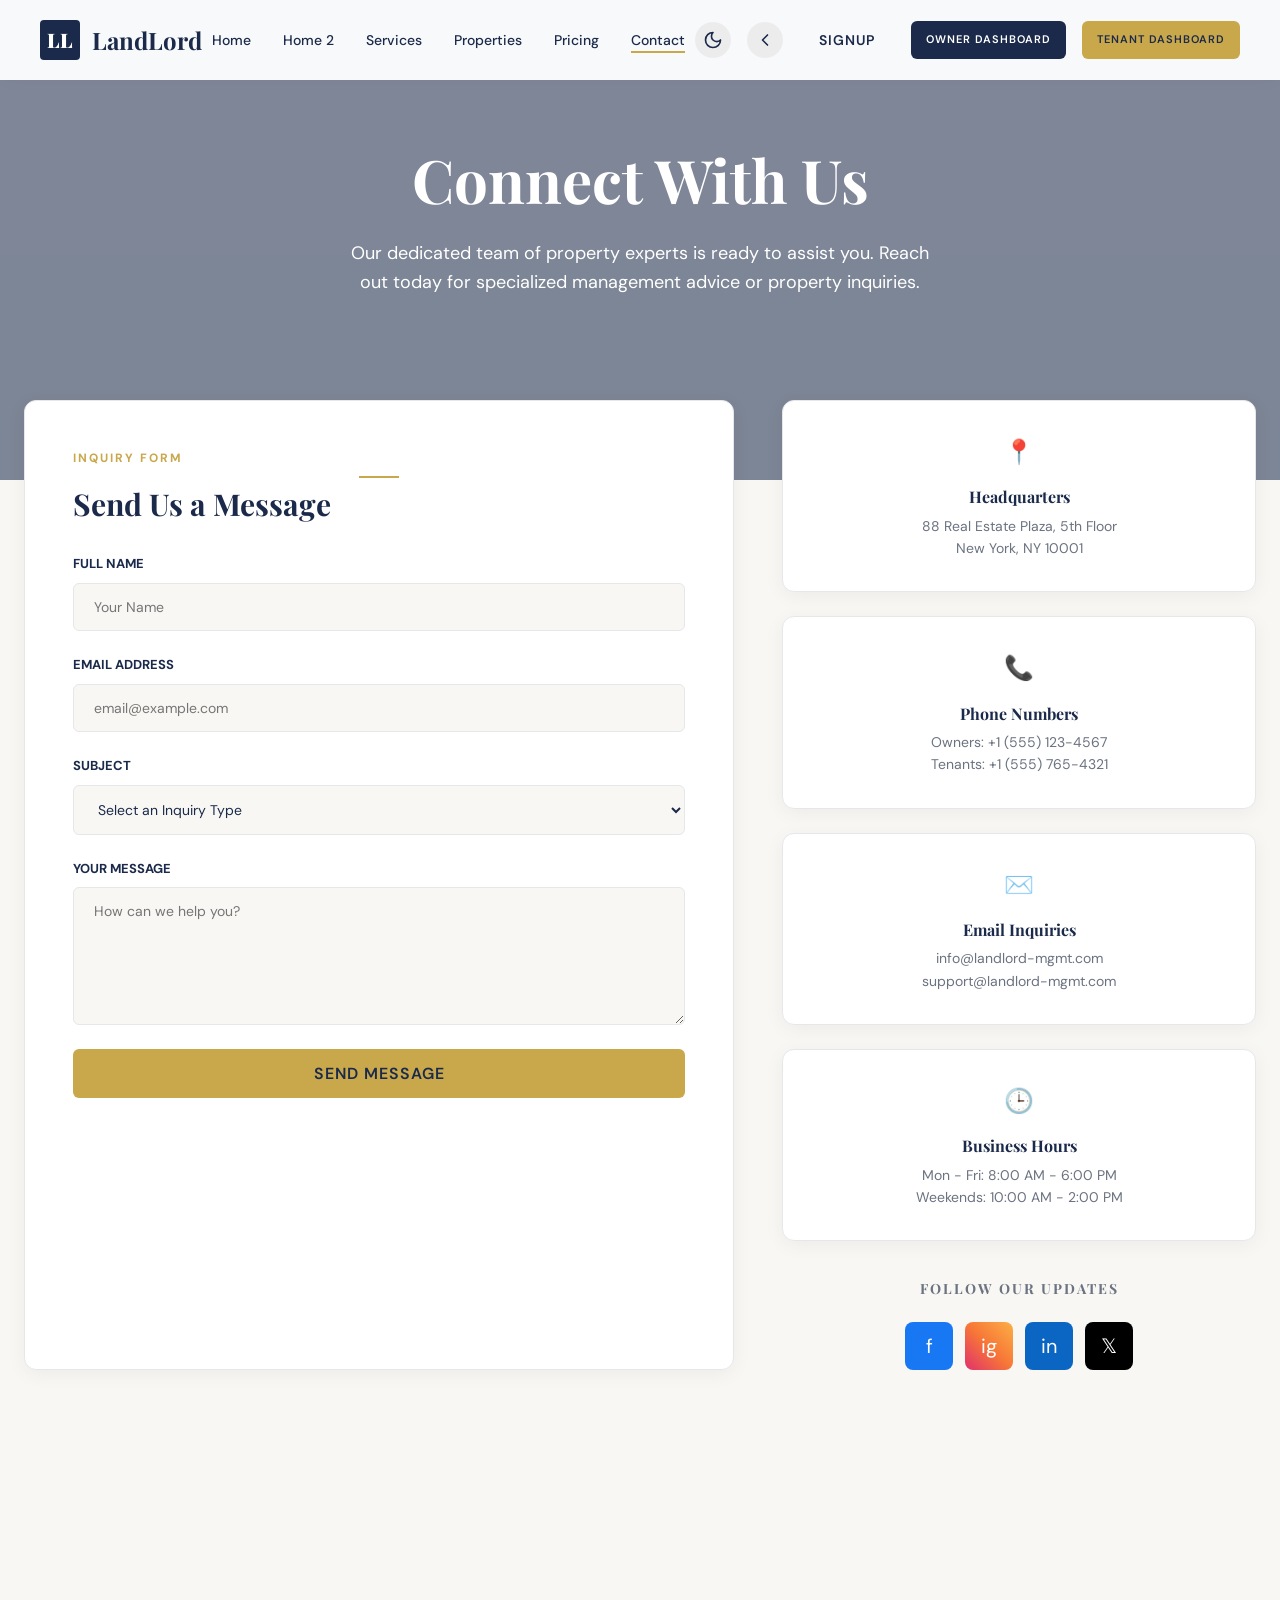
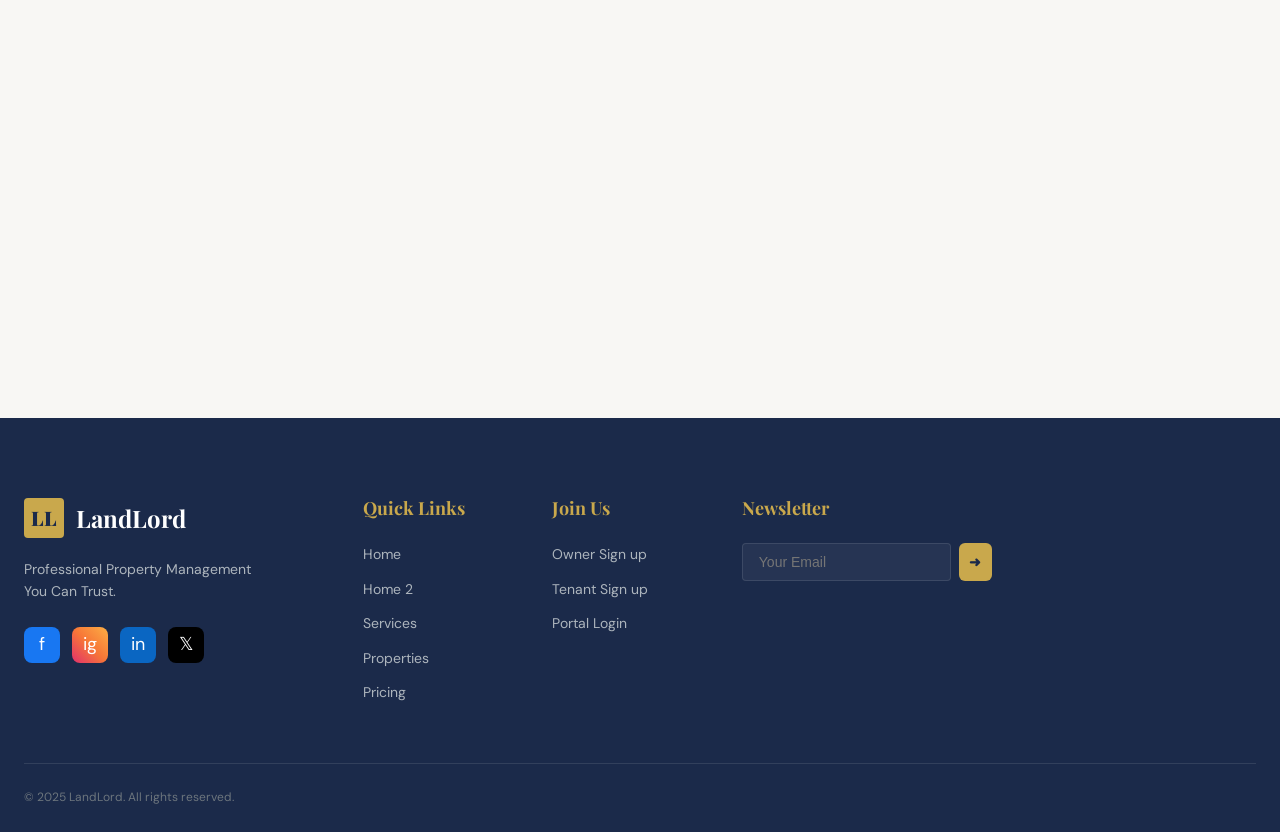
==== commit 0ddfb428: "changes" ====
--- a/contact.html
+++ b/contact.html
@@ -149,6 +149,7 @@
                 <li><a href="home2.html" class="nav-link">Home 2</a></li>
                 <li><a href="services.html" class="nav-link">Services</a></li>
                 <li><a href="properties.html" class="nav-link">Properties</a></li>
+                <li><a href="pricing.html" class="nav-link">Pricing</a></li>
                 <li><a href="contact.html" class="nav-link active">Contact</a></li>
             </ul>
 
@@ -199,6 +200,7 @@
             <a href="home2.html" class="nav-link">Home 2</a>
             <a href="services.html" class="nav-link">Services</a>
             <a href="properties.html" class="nav-link">Properties</a>
+            <a href="pricing.html" class="nav-link">Pricing</a>
             <a href="contact.html" class="nav-link active">Contact</a>
             <hr style="border: 0; border-top: 1px solid var(--border-color);">
             <a href="register.html" class="btn btn-outline">Signup</a>
@@ -210,7 +212,7 @@
     <main>
         <!-- Section: Hero -->
         <section class="hero"
-            style="background-image: url('https://images.unsplash.com/photo-1497215728101-856f4ea42174?ixlib=rb-4.0.3&auto=format&fit=crop&w=1920&q=80'); min-height: 480px;">
+            style="background-image: url('https://images.unsplash.com/photo-1497215728101-856f4ea42174?ixlib=rb-4.0.3&auto=format&fit=crop&w=1920&q=80'); min-height: 480px;text-align: center;">
             <div class="container hero-content">
                 <h1 class="hero-title">Connect With Us</h1>
                 <p class="hero-description" style="max-width: 600px;">Our dedicated team of property experts is ready to
@@ -336,6 +338,7 @@
                         <a href="home2.html" class="footer-nav-link">Home 2</a>
                         <a href="services.html" class="footer-nav-link">Services</a>
                         <a href="properties.html" class="footer-nav-link">Properties</a>
+                        <a href="pricing.html" class="footer-nav-link">Pricing</a>
                     </div>
                 </div>
                 <div>
--- a/css/style.css
+++ b/css/style.css
@@ -208,7 +208,7 @@
   align-items: center;
 }
 
-/* Light mode - Transparent initially */
+/* Light mode - Transparent initially on mobile */
 [data-theme="light"] .navbar {
   background: transparent;
 }
@@ -220,10 +220,19 @@
   box-shadow: 0 2px 20px rgba(0, 0, 0, 0.08);
 }
 
-/* Dark mode - ALWAYS solid at 1440px web view only */
+/* Light mode - ALWAYS solid at 1440px web view */
+@media (min-width: 1025px) {
+  [data-theme="light"] .navbar {
+    background: var(--bg-nav);
+    box-shadow: 0 2px 20px rgba(0, 0, 0, 0.02);
+  }
+}
+
+/* Dark mode - ALWAYS solid at 1440px web view */
 @media (min-width: 1025px) {
   [data-theme="dark"] .navbar {
     background: #0f0f0f;
+    box-shadow: 0 2px 20px rgba(0, 0, 0, 0.4);
   }
 }
 
@@ -231,7 +240,7 @@
 [data-theme="dark"] .navbar.scrolled {
   background: rgba(15, 15, 15, 0.97);
   backdrop-filter: blur(12px);
-  box-shadow: 0 2px 20px rgba(0, 0, 0, 0.4);
+  box-shadow: 0 2px 20px rgba(0, 0, 0, 0.6);
 }
 
 .nav-container {
@@ -664,11 +673,15 @@
     text-align: left;
     gap: 32px;
   }
+
   .about-grid .about-content {
-    order: -1; /* text on left */
-  }
+    order: -1;
+    /* text on left */
+  }
+
   .about-grid .about-image {
-    order: 1; /* image on right */
+    order: 1;
+    /* image on right */
   }
 }
 
@@ -688,7 +701,8 @@
 
 @media (max-width: 768px) {
   .ecosystem-grid {
-    grid-template-columns: 1fr 1fr; /* Keep 2-col in tab */
+    grid-template-columns: 1fr 1fr;
+    /* Keep 2-col in tab */
   }
 }
 
@@ -701,7 +715,8 @@
 
 @media (max-width: 768px) {
   .why-inner-grid {
-    grid-template-columns: 1fr 1fr; /* Stay 2-col in tab */
+    grid-template-columns: 1fr 1fr;
+    /* Stay 2-col in tab */
   }
 }
 
@@ -743,10 +758,14 @@
 /* Responsive Grid */
 @media (min-width: 1440px) {
   .card-grid {
-    grid-template-columns: repeat(4, 1fr);
+    grid-template-columns: repeat(3, 1fr);
   }
 
   .card-grid.three-col {
+    grid-template-columns: repeat(3, 1fr);
+  }
+
+  .services-grid {
     grid-template-columns: repeat(3, 1fr);
   }
 
@@ -846,11 +865,13 @@
   }
 
   .about-grid .about-content {
-    order: 1 !important; /* text below image */
+    order: 1 !important;
+    /* text below image */
   }
 
   .about-grid .about-image {
-    order: -1 !important; /* image on top */
+    order: -1 !important;
+    /* image on top */
   }
 
   .ecosystem-grid {
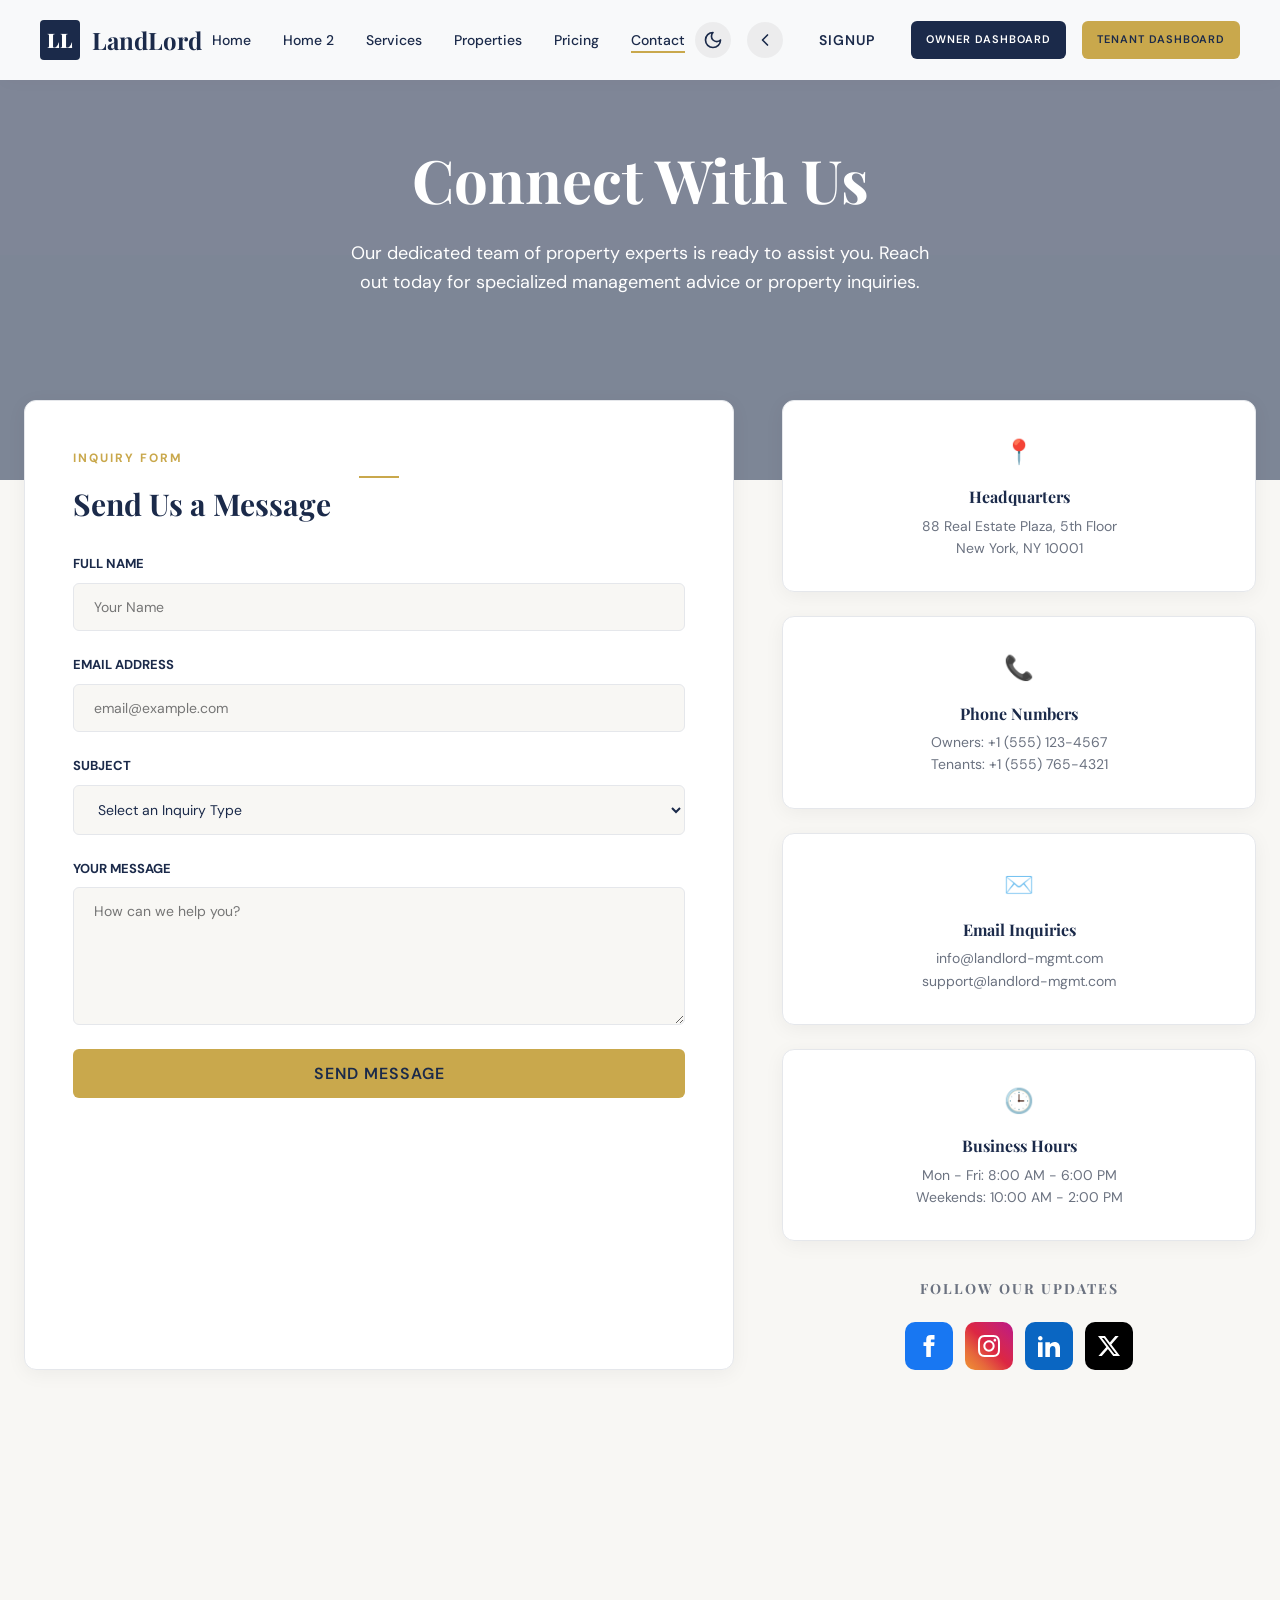
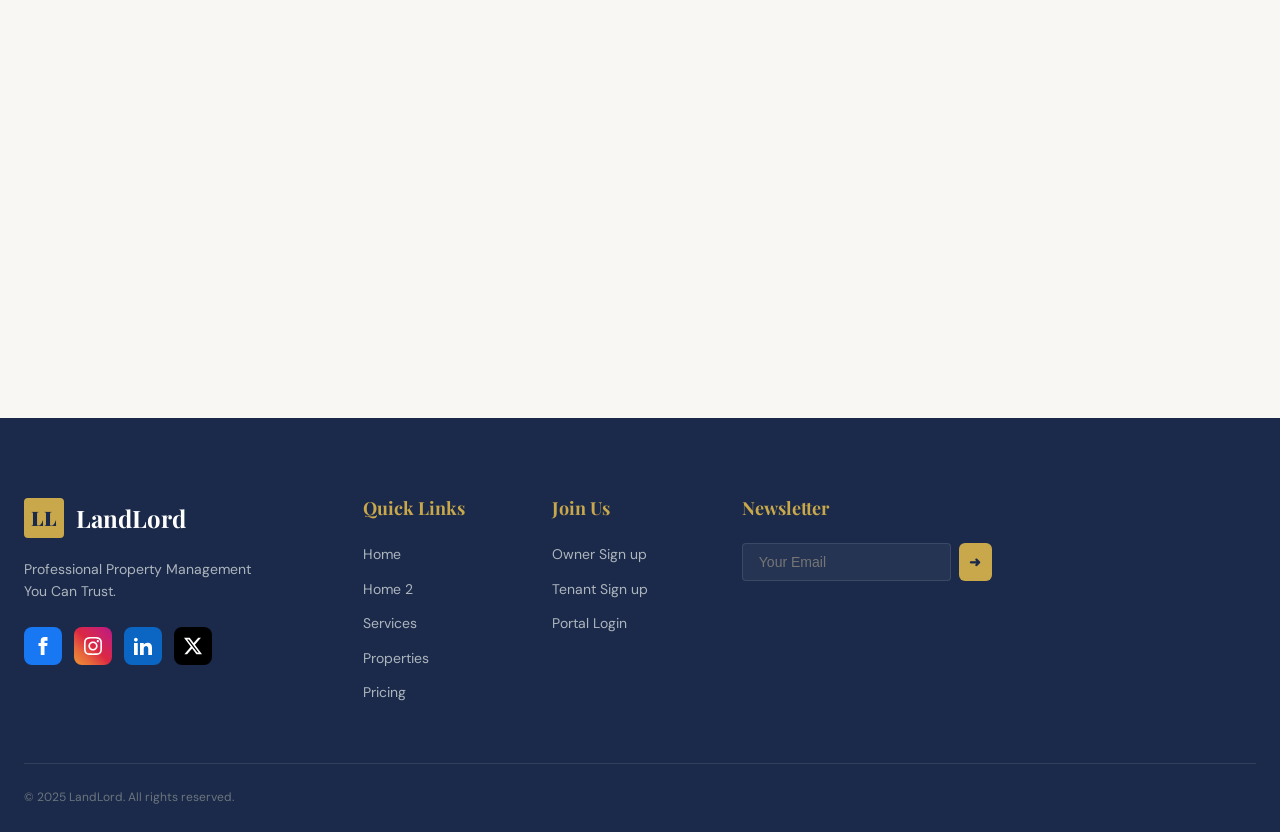
==== commit 285f6bec: "scroll" ====
--- a/contact.html
+++ b/contact.html
@@ -131,6 +131,15 @@
             .contact-form {
                 padding: 32px 20px;
             }
+        }
+
+        .social-icon {
+            transition: all 0.3s ease !important;
+        }
+
+        .social-icon:hover {
+            opacity: 0.85 !important;
+            transform: translateY(-3px) !important;
         }
     </style>
 </head>
@@ -289,14 +298,38 @@
                                 style="font-size: 14px; text-transform: uppercase; letter-spacing: 2px; margin-bottom: 24px; color: var(--text-muted);">
                                 Follow Our Updates</h4>
                             <div class="social-links" style="justify-content: center;">
-                                <a href="#" class="social-icon fb"
-                                    style="width: 48px; height: 48px; font-size: 20px;">f</a>
-                                <a href="#" class="social-icon ig"
-                                    style="width: 48px; height: 48px; font-size: 20px;">ig</a>
-                                <a href="#" class="social-icon ln"
-                                    style="width: 48px; height: 48px; font-size: 20px;">in</a>
-                                <a href="#" class="social-icon tw"
-                                    style="width: 48px; height: 48px; font-size: 20px;">𝕏</a>
+                                <a href="#" class="social-icon fb" title="Facebook"
+                                    style="background: #1877F2; width: 48px; height: 48px; border-radius: 10px; display: flex; align-items: center; justify-content: center;">
+                                    <svg xmlns="http://www.w3.org/2000/svg" width="22" height="22" viewBox="0 0 24 24"
+                                        fill="white">
+                                        <path
+                                            d="M9 8H6v4h3v12h5V12h3.642L18 8h-4V6.333C14 5.378 14.192 5 15.115 5H18V0h-3.808C10.596 0 9 1.583 9 4.615V8z" />
+                                    </svg>
+                                </a>
+                                <a href="#" class="social-icon ig" title="Instagram"
+                                    style="background: linear-gradient(45deg, #f09433, #e6683c, #dc2743, #cc2366, #bc1888); width: 48px; height: 48px; border-radius: 10px; display: flex; align-items: center; justify-content: center;">
+                                    <svg xmlns="http://www.w3.org/2000/svg" width="22" height="22" viewBox="0 0 24 24"
+                                        fill="white">
+                                        <path
+                                            d="M12 2.163c3.204 0 3.584.012 4.85.07 3.252.148 4.771 1.691 4.919 4.919.058 1.265.069 1.645.069 4.849 0 3.205-.012 3.584-.069 4.849-.149 3.225-1.664 4.771-4.919 4.919-1.266.058-1.644.07-4.85.07-3.204 0-3.584-.012-4.849-.07-3.26-.149-4.771-1.699-4.919-4.92-.058-1.265-.07-1.644-.07-4.849 0-3.204.013-3.583.07-4.849.149-3.227 1.664-4.771 4.919-4.919 1.266-.057 1.645-.069 4.849-.069zm0-2.163c-3.259 0-3.667.014-4.947.072-4.358.2-6.78 2.618-6.98 6.98-.059 1.281-.073 1.689-.073 4.948 0 3.259.014 3.668.072 4.948.2 4.358 2.618 6.78 6.98 6.98 1.281.058 1.689.072 4.948.072 3.259 0 3.668-.014 4.948-.072 4.354-.2 6.782-2.618 6.979-6.98.059-1.28.073-1.689.073-4.948 0-3.259-.014-3.667-.072-4.947-.196-4.354-2.617-6.78-6.979-6.98-1.281-.059-1.69-.073-4.949-.073zm0 5.838c-3.403 0-6.162 2.759-6.162 6.162s2.759 6.163 6.162 6.163 6.162-2.759 6.162-6.163c0-3.403-2.759-6.162-6.162-6.162zm0 10.162c-2.209 0-4-1.79-4-4 0-2.209 1.791-4 4-4s4 1.791 4 4c0 2.21-1.791 4-4 4zm6.406-11.845c.796 0 1.441.645 1.441 1.44s-.645 1.44-1.441 1.44c-.795 0-1.439-.645-1.439-1.44s.644-1.44 1.439-1.44z" />
+                                    </svg>
+                                </a>
+                                <a href="#" class="social-icon ln" title="LinkedIn"
+                                    style="background: #0A66C2; width: 48px; height: 48px; border-radius: 10px; display: flex; align-items: center; justify-content: center;">
+                                    <svg xmlns="http://www.w3.org/2000/svg" width="22" height="22" viewBox="0 0 24 24"
+                                        fill="white">
+                                        <path
+                                            d="M4.98 3.5c0 1.381-1.11 2.5-2.48 2.5s-2.48-1.119-2.48-2.5c0-1.38 1.11-2.5 2.48-2.5s2.48 1.12 2.48 2.5zm.02 4.5h-5v16h5v-16zm7.982 0h-4.968v16h4.969v-8.399c0-4.67 6.029-5.052 6.029 0v8.399h4.988v-10.131c0-7.88-8.922-7.593-11.018-3.714v-2.155z" />
+                                    </svg>
+                                </a>
+                                <a href="#" class="social-icon tw" title="X (Twitter)"
+                                    style="background: #000000; width: 48px; height: 48px; border-radius: 10px; display: flex; align-items: center; justify-content: center;">
+                                    <svg xmlns="http://www.w3.org/2000/svg" width="22" height="22" viewBox="0 0 24 24"
+                                        fill="white">
+                                        <path
+                                            d="M18.901 1.153h3.68l-8.04 9.19L24 22.846h-7.406l-5.8-7.584-6.638 7.584H.474l8.6-9.83L0 1.154h7.594l5.243 6.932 6.064-6.933zm-1.292 19.494h2.039L6.486 3.24H4.298l13.311 17.407z" />
+                                    </svg>
+                                </a>
                             </div>
                         </div>
                     </div>
@@ -324,10 +357,38 @@
                     </div>
                     <p class="footer-tagline">Professional Property Management You Can Trust.</p>
                     <div class="social-links">
-                        <a href="#" class="social-icon fb" title="Facebook">f</a>
-                        <a href="#" class="social-icon ig" title="Instagram">ig</a>
-                        <a href="#" class="social-icon ln" title="LinkedIn">in</a>
-                        <a href="#" class="social-icon tw" title="Twitter">𝕏</a>
+                        <a href="#" class="social-icon fb" title="Facebook"
+                            style="background: #1877F2; width: 38px; height: 38px; border-radius: 8px; display: flex; align-items: center; justify-content: center;">
+                            <svg xmlns="http://www.w3.org/2000/svg" width="18" height="18" viewBox="0 0 24 24"
+                                fill="white">
+                                <path
+                                    d="M9 8H6v4h3v12h5V12h3.642L18 8h-4V6.333C14 5.378 14.192 5 15.115 5H18V0h-3.808C10.596 0 9 1.583 9 4.615V8z" />
+                            </svg>
+                        </a>
+                        <a href="#" class="social-icon ig" title="Instagram"
+                            style="background: linear-gradient(45deg, #f09433, #e6683c, #dc2743, #cc2366, #bc1888); width: 38px; height: 38px; border-radius: 8px; display: flex; align-items: center; justify-content: center;">
+                            <svg xmlns="http://www.w3.org/2000/svg" width="18" height="18" viewBox="0 0 24 24"
+                                fill="white">
+                                <path
+                                    d="M12 2.163c3.204 0 3.584.012 4.85.07 3.252.148 4.771 1.691 4.919 4.919.058 1.265.069 1.645.069 4.849 0 3.205-.012 3.584-.069 4.849-.149 3.225-1.664 4.771-4.919 4.919-1.266.058-1.644.07-4.85.07-3.204 0-3.584-.012-4.849-.07-3.26-.149-4.771-1.699-4.919-4.92-.058-1.265-.07-1.644-.07-4.849 0-3.204.013-3.583.07-4.849.149-3.227 1.664-4.771 4.919-4.919 1.266-.057 1.645-.069 4.849-.069zm0-2.163c-3.259 0-3.667.014-4.947.072-4.358.2-6.78 2.618-6.98 6.98-.059 1.281-.073 1.689-.073 4.948 0 3.259.014 3.668.072 4.948.2 4.358 2.618 6.78 6.98 6.98 1.281.058 1.689.072 4.948.072 3.259 0 3.668-.014 4.948-.072 4.354-.2 6.782-2.618 6.979-6.98.059-1.28.073-1.689.073-4.948 0-3.259-.014-3.667-.072-4.947-.196-4.354-2.617-6.78-6.979-6.98-1.281-.059-1.69-.073-4.949-.073zm0 5.838c-3.403 0-6.162 2.759-6.162 6.162s2.759 6.163 6.162 6.163 6.162-2.759 6.162-6.163c0-3.403-2.759-6.162-6.162-6.162zm0 10.162c-2.209 0-4-1.79-4-4 0-2.209 1.791-4 4-4s4 1.791 4 4c0 2.21-1.791 4-4 4zm6.406-11.845c.796 0 1.441.645 1.441 1.44s-.645 1.44-1.441 1.44c-.795 0-1.439-.645-1.439-1.44s.644-1.44 1.439-1.44z" />
+                            </svg>
+                        </a>
+                        <a href="#" class="social-icon ln" title="LinkedIn"
+                            style="background: #0A66C2; width: 38px; height: 38px; border-radius: 8px; display: flex; align-items: center; justify-content: center;">
+                            <svg xmlns="http://www.w3.org/2000/svg" width="18" height="18" viewBox="0 0 24 24"
+                                fill="white">
+                                <path
+                                    d="M4.98 3.5c0 1.381-1.11 2.5-2.48 2.5s-2.48-1.119-2.48-2.5c0-1.38 1.11-2.5 2.48-2.5s2.48 1.12 2.48 2.5zm.02 4.5h-5v16h5v-16zm7.982 0h-4.968v16h4.969v-8.399c0-4.67 6.029-5.052 6.029 0v8.399h4.988v-10.131c0-7.88-8.922-7.593-11.018-3.714v-2.155z" />
+                            </svg>
+                        </a>
+                        <a href="#" class="social-icon tw" title="X (Twitter)"
+                            style="background: #000000; width: 38px; height: 38px; border-radius: 8px; display: flex; align-items: center; justify-content: center;">
+                            <svg xmlns="http://www.w3.org/2000/svg" width="18" height="18" viewBox="0 0 24 24"
+                                fill="white">
+                                <path
+                                    d="M18.901 1.153h3.68l-8.04 9.19L24 22.846h-7.406l-5.8-7.584-6.638 7.584H.474l8.6-9.83L0 1.154h7.594l5.243 6.932 6.064-6.933zm-1.292 19.494h2.039L6.486 3.24H4.298l13.311 17.407z" />
+                            </svg>
+                        </a>
                     </div>
                 </div>
                 <!-- columns (Quick version) -->
--- a/css/style.css
+++ b/css/style.css
@@ -1011,4 +1011,65 @@
 
 footer {
   margin-top: 0;
+}
+
+/* Back to Top Button */
+.back-to-top {
+  position: fixed;
+  bottom: 30px;
+  right: 30px;
+  width: 48px;
+  height: 48px;
+  border-radius: 50%;
+  background: var(--color-primary);
+  color: white;
+  border: none;
+  display: flex;
+  align-items: center;
+  justify-content: center;
+  cursor: pointer;
+  z-index: 999;
+  opacity: 0;
+  visibility: hidden;
+  transition: all 0.3s cubic-bezier(0.4, 0, 0.2, 1);
+  box-shadow: 0 4px 12px rgba(0, 0, 0, 0.15);
+}
+
+.back-to-top.visible {
+  opacity: 1;
+  visibility: visible;
+}
+
+.back-to-top:hover {
+  background: var(--color-secondary);
+  color: var(--color-primary);
+  transform: translateY(-5px);
+  box-shadow: 0 6px 16px rgba(0, 0, 0, 0.2);
+}
+
+.back-to-top svg {
+  transition: transform 0.3s ease;
+}
+
+.back-to-top:hover svg {
+  transform: scale(1.1);
+}
+
+[data-theme="dark"] .back-to-top {
+  background: var(--color-secondary);
+  color: var(--color-primary);
+}
+
+[data-theme="dark"] .back-to-top:hover {
+  background: white;
+  color: var(--color-primary);
+}
+
+@media (max-width: 768px) {
+  .back-to-top {
+    bottom: 20px;
+    right: 20px;
+    width: 40px;
+    height: 40px;
+  }
 }
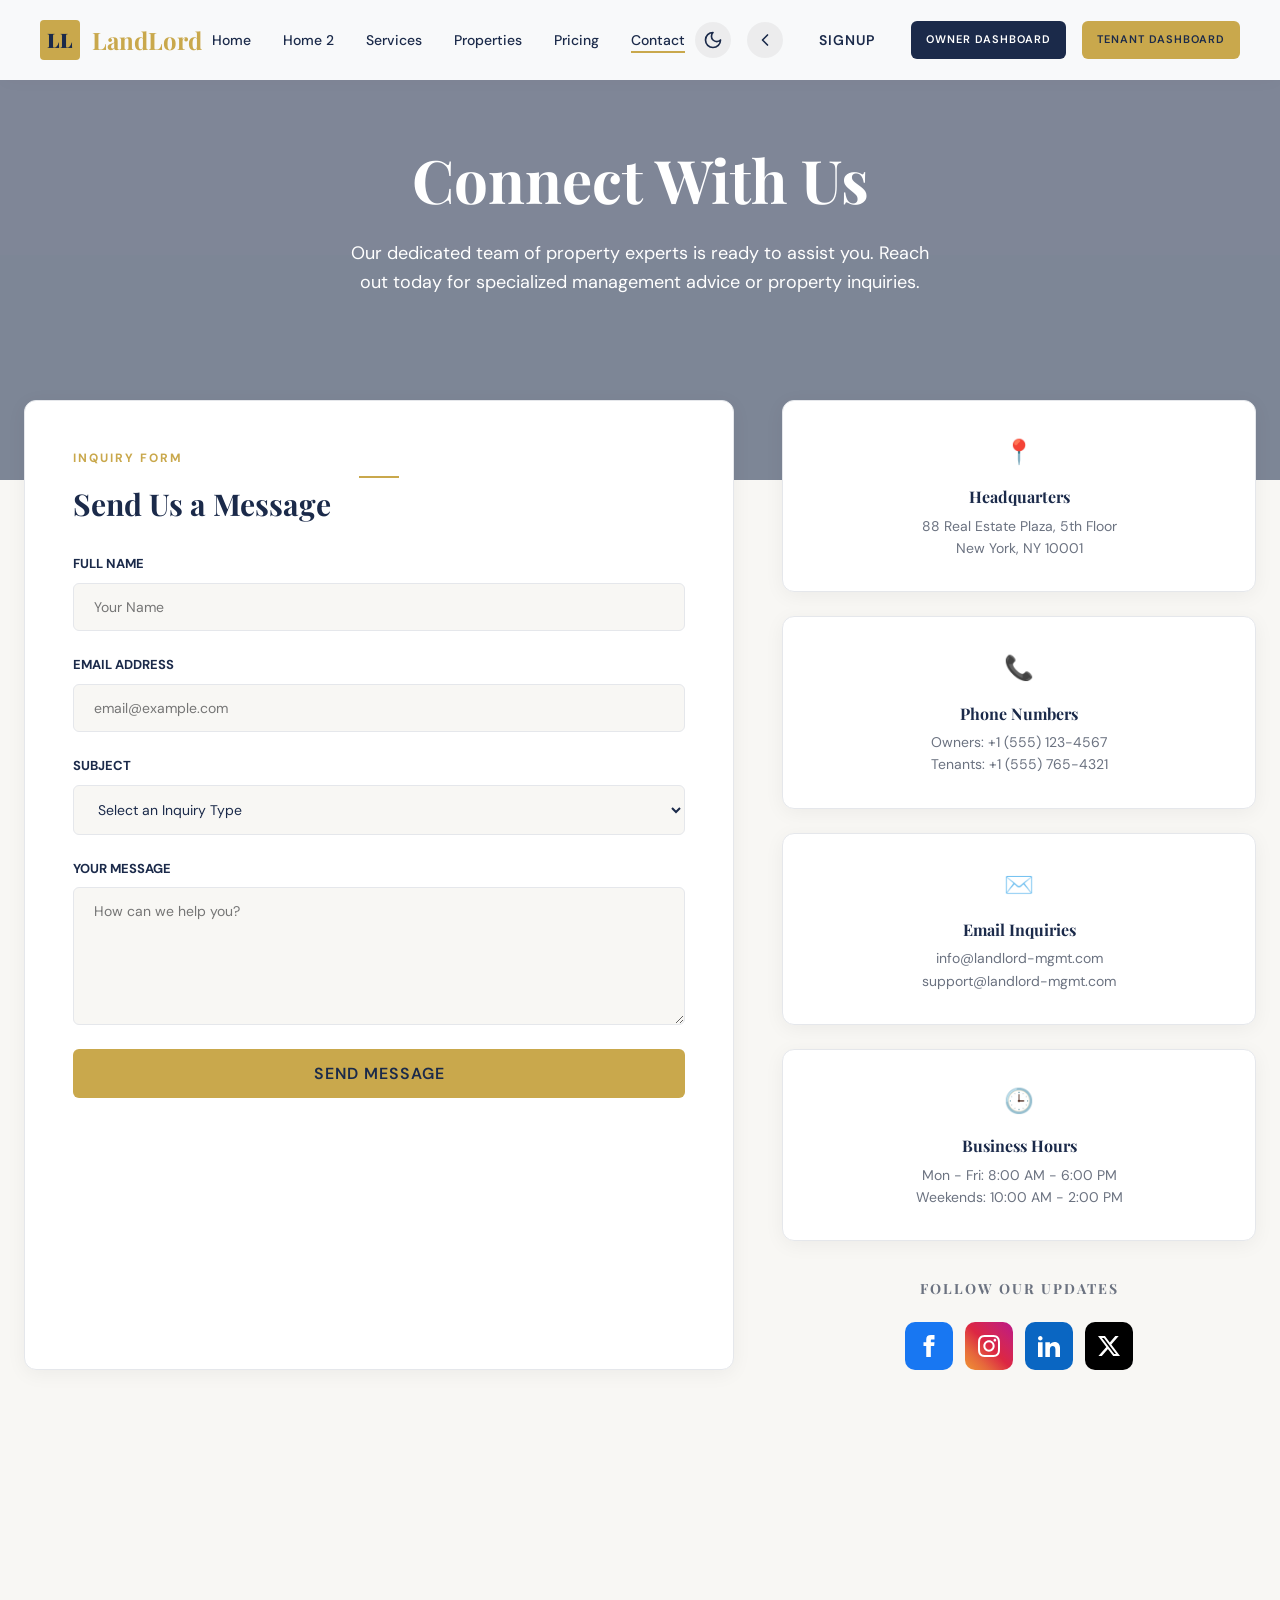
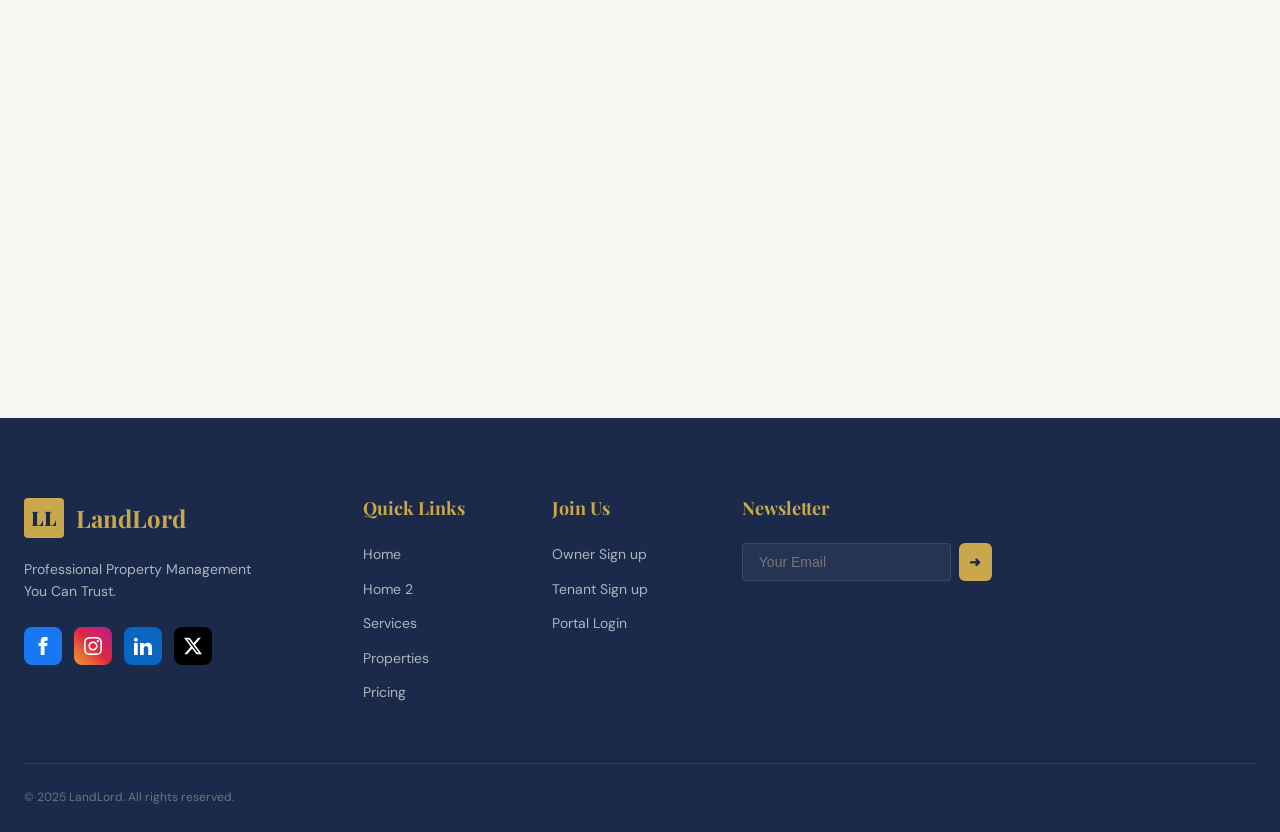
==== commit debfc8e4: "favicon fix" ====
--- a/contact.html
+++ b/contact.html
@@ -4,6 +4,8 @@
 <head>
     <meta charset="UTF-8">
     <meta name="viewport" content="width=device-width, initial-scale=1.0">
+    <!-- Favicon -->
+    <link rel="icon" type="image/svg+xml" href="images/favicon.svg">
     <title>Contact Us — LandLord Property Management</title>
     <!-- CSS -->
     <link rel="stylesheet" href="css/style.css">
--- a/css/style.css
+++ b/css/style.css
@@ -260,18 +260,21 @@
   font-family: var(--font-display);
   font-size: var(--text-2xl);
   font-weight: var(--font-weight-bold);
-  color: var(--color-primary);
-}
-
-[data-theme="dark"] .logo {
-  color: var(--color-secondary);
+}
+
+.logo span {
+  color: #C9A84C !important;
+}
+
+[data-theme="dark"] .logo span {
+  color: #C9A84C !important;
 }
 
 .logo-monogram {
   width: 40px;
   height: 40px;
-  background: var(--color-primary);
-  color: white;
+  background: #C9A84C !important;
+  color: #1B2A4A !important;
   display: flex;
   align-items: center;
   justify-content: center;
@@ -281,8 +284,8 @@
 }
 
 [data-theme="dark"] .logo-monogram {
-  background: var(--color-secondary);
-  color: var(--color-primary);
+  background: #C9A84C !important;
+  color: #1B2A4A !important;
 }
 
 .nav-links {
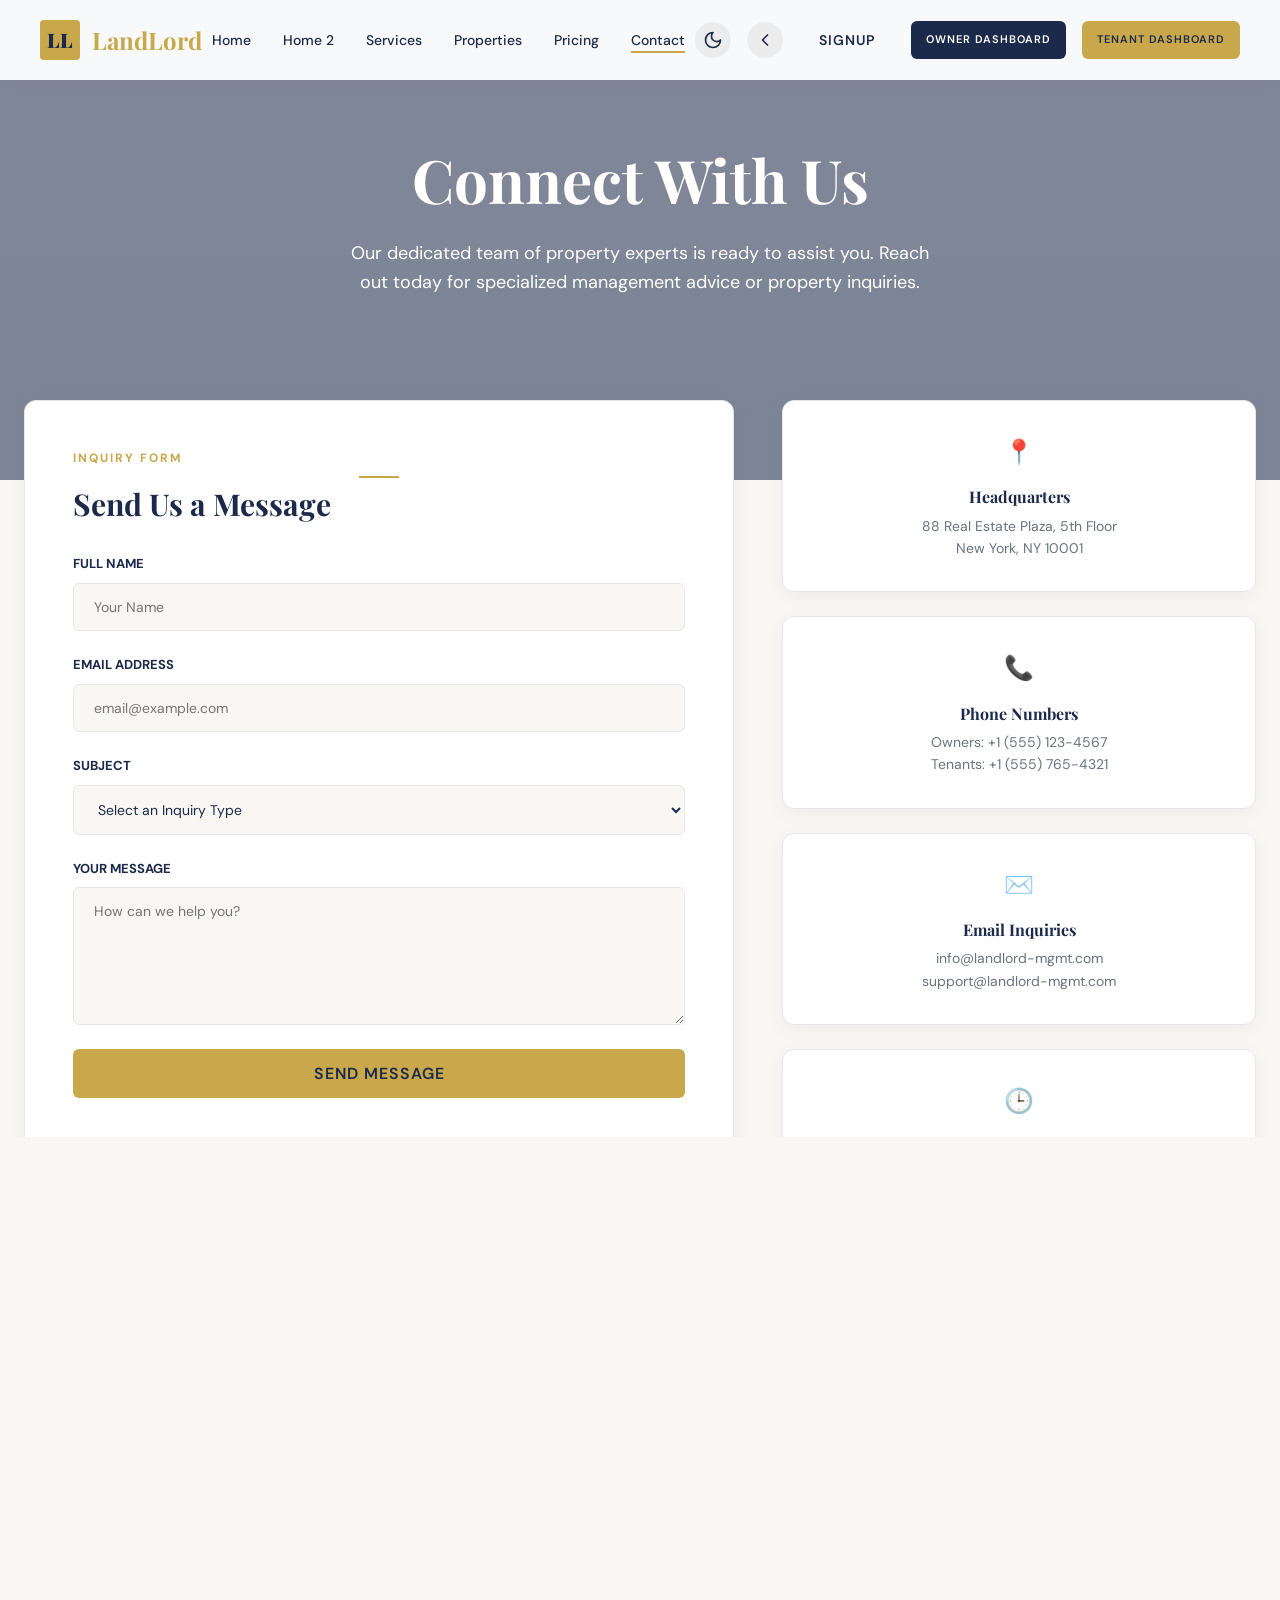
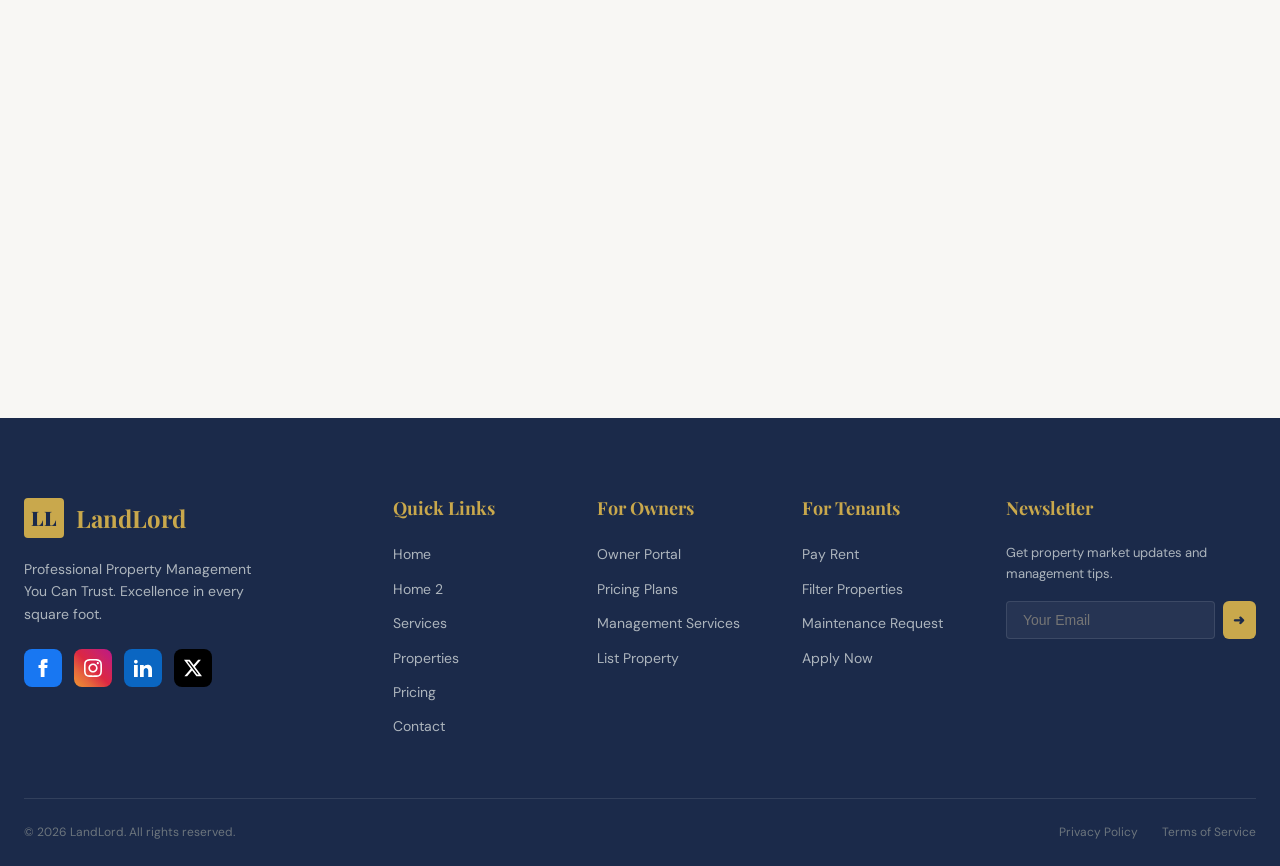
==== commit bffb8c12: "footer fix" ====
--- a/contact.html
+++ b/contact.html
@@ -349,6 +349,9 @@
     </main>
 
     <!-- Footer -->
+
+
+
     <footer>
         <div class="container">
             <div class="footer-grid">
@@ -357,7 +360,8 @@
                         <div class="logo-monogram footer-logo-monogram">LL</div>
                         <span>LandLord</span>
                     </div>
-                    <p class="footer-tagline">Professional Property Management You Can Trust.</p>
+                    <p class="footer-tagline">Professional Property Management You Can Trust. Excellence in every square
+                        foot.</p>
                     <div class="social-links">
                         <a href="#" class="social-icon fb" title="Facebook"
                             style="background: #1877F2; width: 38px; height: 38px; border-radius: 8px; display: flex; align-items: center; justify-content: center;">
@@ -393,7 +397,7 @@
                         </a>
                     </div>
                 </div>
-                <!-- columns (Quick version) -->
+
                 <div>
                     <h4 class="footer-title">Quick Links</h4>
                     <div class="footer-links">
@@ -402,26 +406,46 @@
                         <a href="services.html" class="footer-nav-link">Services</a>
                         <a href="properties.html" class="footer-nav-link">Properties</a>
                         <a href="pricing.html" class="footer-nav-link">Pricing</a>
-                    </div>
-                </div>
+                        <a href="contact.html" class="footer-nav-link">Contact</a>
+                    </div>
+                </div>
+
                 <div>
-                    <h4 class="footer-title">Join Us</h4>
+                    <h4 class="footer-title">For Owners</h4>
                     <div class="footer-links">
-                        <a href="register.html" class="footer-nav-link">Owner Sign up</a>
-                        <a href="register.html" class="footer-nav-link">Tenant Sign up</a>
-                        <a href="login.html" class="footer-nav-link">Portal Login</a>
-                    </div>
-                </div>
+                        <a href="login.html" class="footer-nav-link">Owner Portal</a>
+                        <a href="pricing.html" class="footer-nav-link">Pricing Plans</a>
+                        <a href="services.html" class="footer-nav-link">Management Services</a>
+                        <a href="register.html" class="footer-nav-link">List Property</a>
+                    </div>
+                </div>
+
+                <div>
+                    <h4 class="footer-title">For Tenants</h4>
+                    <div class="footer-links">
+                        <a href="login.html" class="footer-nav-link">Pay Rent</a>
+                        <a href="properties.html" class="footer-nav-link">Filter Properties</a>
+                        <a href="login.html" class="footer-nav-link">Maintenance Request</a>
+                        <a href="register.html" class="footer-nav-link">Apply Now</a>
+                    </div>
+                </div>
+
                 <div>
                     <h4 class="footer-title">Newsletter</h4>
+                    <p style="font-size: 13px; color: #adb5bd;">Get property market updates and management tips.</p>
                     <form class="newsletter-form">
                         <input type="email" placeholder="Your Email" class="newsletter-input" required>
                         <button type="submit" class="btn btn-gold" style="padding: 10px;">➜</button>
                     </form>
                 </div>
             </div>
+
             <div class="footer-bottom">
-                <p>© 2025 LandLord. All rights reserved.</p>
+                <p>© 2026 LandLord. All rights reserved.</p>
+                <div style="display: flex; gap: 24px;">
+                    <a href="#">Privacy Policy</a>
+                    <a href="#">Terms of Service</a>
+                </div>
             </div>
         </div>
     </footer>
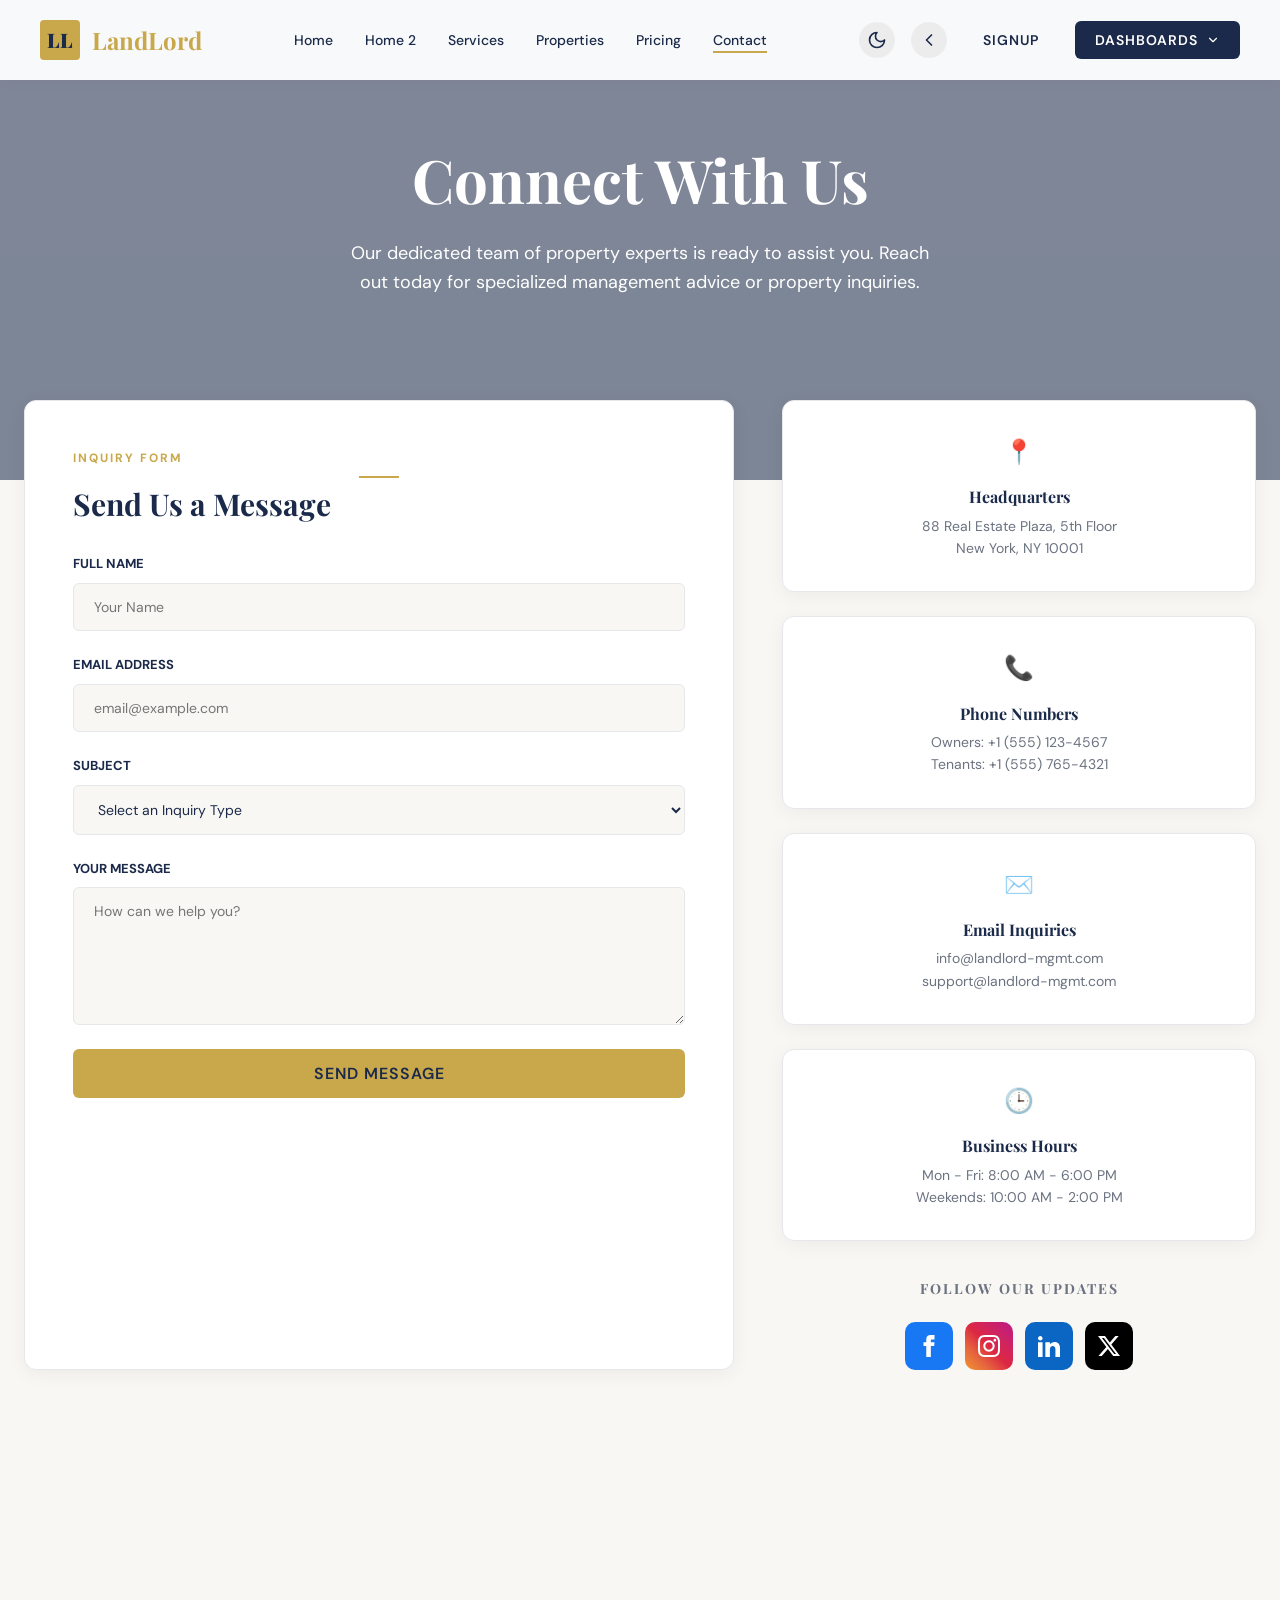
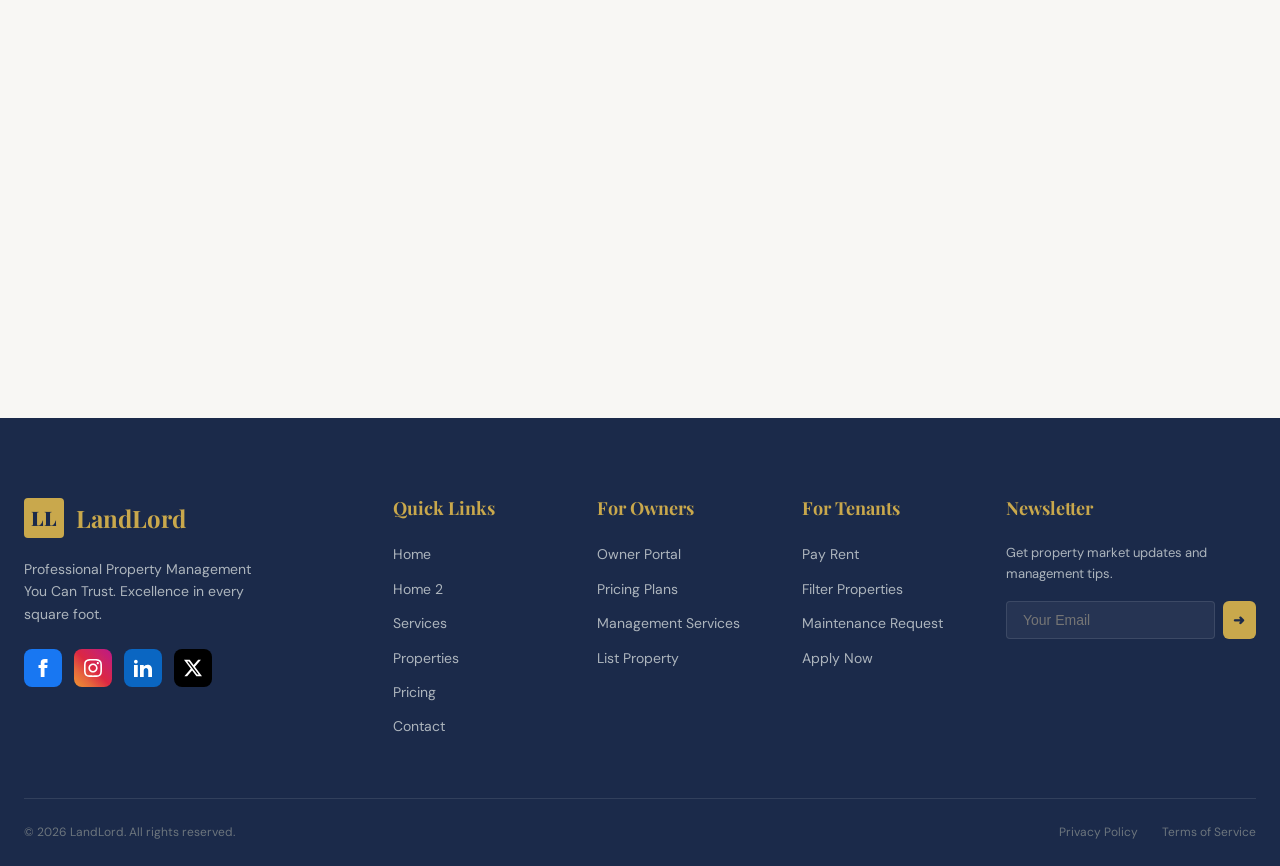
==== commit 70d885d3: "c1" ====
--- a/contact.html
+++ b/contact.html
@@ -173,10 +173,31 @@
                     </svg>
                 </button>
                 <a href="register.html" class="btn btn-outline" style="border: none; padding: 10px 20px;">Signup</a>
-                <a href="owner-dashboard.html" class="btn btn-primary"
-                    style="padding: 10px 15px; font-size: 11px;">Owner Dashboard</a>
-                <a href="tenant-dashboard.html" class="btn btn-gold" style="padding: 10px 15px; font-size: 11px;">Tenant
-                    Dashboard</a>
+                <div class="nav-dropdown">
+                    <button class="btn btn-primary" style="padding: 10px 20px; gap: 8px;">
+                        Dashboards
+                        <svg xmlns="http://www.w3.org/2000/svg" width="14" height="14" viewBox="0 0 24 24" fill="none"
+                            stroke="currentColor" stroke-width="2" stroke-linecap="round" stroke-linejoin="round">
+                            <path d="m6 9 6 6 6-6" />
+                        </svg>
+                    </button>
+                    <div class="dropdown-menu">
+                        <a href="owner-dashboard.html" class="dropdown-item">
+
+                            <div>
+                                <div style="font-weight: bold;">Owner Portal</div>
+                                <div style="font-size: 11px; opacity: 0.7;">Manage your properties</div>
+                            </div>
+                        </a>
+                        <a href="tenant-dashboard.html" class="dropdown-item">
+
+                            <div>
+                                <div style="font-weight: bold;">Tenant Portal</div>
+                                <div style="font-size: 11px; opacity: 0.7;">Pay rent & maintenance</div>
+                            </div>
+                        </a>
+                    </div>
+                </div>
                 <button id="menu-toggle" class="mobile-menu-toggle">
                     <svg xmlns="http://www.w3.org/2000/svg" width="24" height="24" viewBox="0 0 24 24" fill="none"
                         stroke="currentColor" stroke-width="2" stroke-linecap="round" stroke-linejoin="round">
@@ -214,9 +235,20 @@
             <a href="pricing.html" class="nav-link">Pricing</a>
             <a href="contact.html" class="nav-link active">Contact</a>
             <hr style="border: 0; border-top: 1px solid var(--border-color);">
+            <div style="padding: 10px 0; display: flex; flex-direction: column; gap: 12px;">
+                <span
+                    style="font-size: 11px; font-weight: bold; color: var(--text-muted); text-transform: uppercase; letter-spacing: 1px;">Dashboards</span>
+                <a href="owner-dashboard.html" class="nav-link"
+                    style="padding: 0; display: flex; align-items: center; gap: 12px;">
+                    <span style="font-size: 18px;"></span> Owner Dashboard
+                </a>
+                <a href="tenant-dashboard.html" class="nav-link"
+                    style="padding: 0; display: flex; align-items: center; gap: 12px;">
+                    <span style="font-size: 18px;"></span> Tenant Dashboard
+                </a>
+            </div>
+            <hr style="border: 0; border-top: 1px solid var(--border-color);">
             <a href="register.html" class="btn btn-outline">Signup</a>
-            <a href="owner-dashboard.html" class="btn btn-primary">Owner Dashboard</a>
-            <a href="tenant-dashboard.html" class="btn btn-gold">Tenant Dashboard</a>
         </div>
     </div>
 
--- a/css/style.css
+++ b/css/style.css
@@ -343,6 +343,69 @@
   color: var(--color-primary);
 }
 
+/* Nav Dropdown */
+.nav-dropdown {
+  position: relative;
+  display: inline-block;
+}
+
+.dropdown-menu {
+  position: absolute;
+  top: 100%;
+  left: 50%;
+  transform: translateX(-50%) translateY(10px);
+  background: var(--bg-surface);
+  min-width: 220px;
+  box-shadow: 0 10px 30px rgba(0, 0, 0, 0.15);
+  border-radius: var(--radius-md);
+  padding: 12px 0;
+  opacity: 0;
+  visibility: hidden;
+  transition: all 0.3s ease;
+  z-index: 1000;
+  border: 1px solid var(--border-color);
+}
+
+.nav-dropdown:hover .dropdown-menu {
+  opacity: 1;
+  visibility: visible;
+  transform: translateX(-50%) translateY(0);
+}
+
+.dropdown-item {
+  display: flex;
+  align-items: center;
+  gap: 12px;
+  padding: 12px 20px;
+  font-size: var(--text-sm);
+  font-weight: var(--font-weight-medium);
+  color: var(--text-primary);
+  transition: var(--transition);
+}
+
+.dropdown-item:hover {
+  background: rgba(201, 168, 76, 0.1);
+  color: var(--color-secondary);
+  padding-left: 24px;
+}
+
+.dropdown-icon {
+  width: 32px;
+  height: 32px;
+  background: rgba(201, 168, 76, 0.15);
+  color: var(--color-secondary);
+  display: flex;
+  align-items: center;
+  justify-content: center;
+  border-radius: 8px;
+  font-size: 16px;
+}
+
+[data-theme="dark"] .dropdown-menu {
+  background: #1a1a1a;
+  box-shadow: 0 10px 40px rgba(0, 0, 0, 0.5);
+}
+
 /* Sections */
 section {
   padding: var(--spacing-xl) 0;
@@ -784,8 +847,8 @@
 }
 
 @media (max-width: 1024px) {
-
   .nav-links,
+  .nav-dropdown,
   .nav-actions .btn {
     display: none;
   }
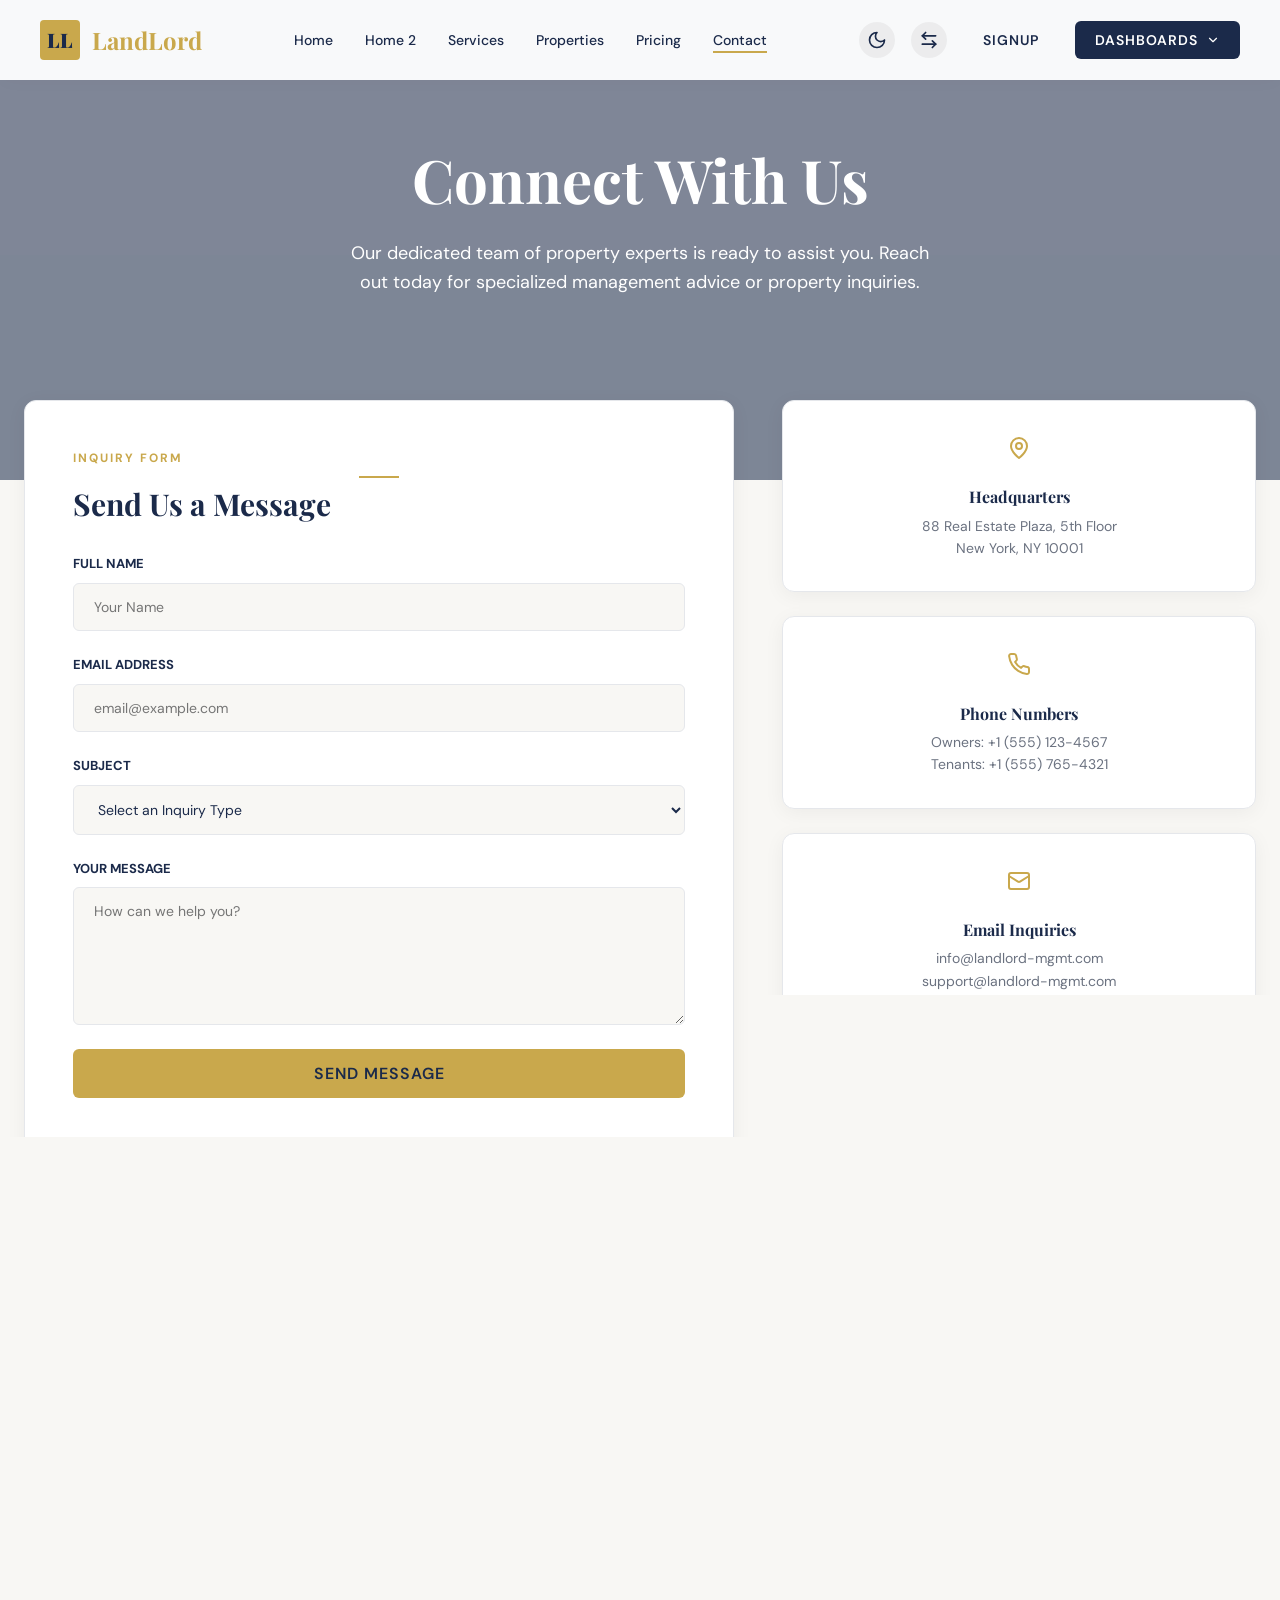
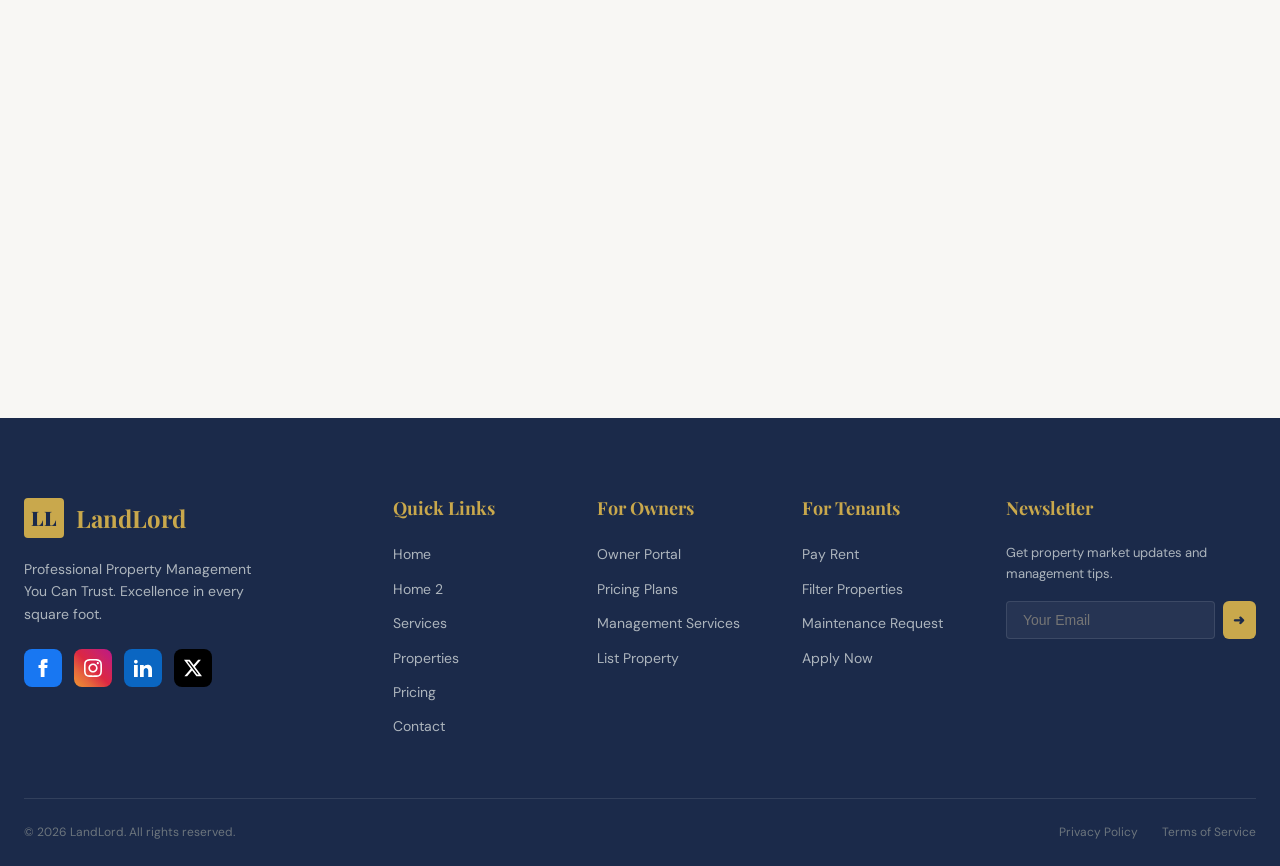
==== commit 81595259: "c2" ====
--- a/contact.html
+++ b/contact.html
@@ -169,7 +169,10 @@
                 <button id="rtl-toggle" class="rtl-toggle" title="Toggle RTL">
                     <svg xmlns="http://www.w3.org/2000/svg" width="20" height="20" viewBox="0 0 24 24" fill="none"
                         stroke="currentColor" stroke-width="2" stroke-linecap="round" stroke-linejoin="round">
-                        <path d="m15 18-6-6 6-6" />
+                        <path d="M8 3 4 7l4 4" />
+                        <path d="M4 7h16" />
+                        <path d="m16 21 4-4-4-4" />
+                        <path d="M20 17H4" />
                     </svg>
                 </button>
                 <a href="register.html" class="btn btn-outline" style="border: none; padding: 10px 20px;">Signup</a>
@@ -305,22 +308,50 @@
                     <div class="contact-info">
                         <div class="contact-info-list">
                             <div class="info-card">
-                                <div class="info-icon">📍</div>
+                                <div class="info-icon">
+                                    <svg xmlns="http://www.w3.org/2000/svg" width="24" height="24" viewBox="0 0 24 24"
+                                        fill="none" stroke="currentColor" stroke-width="2" stroke-linecap="round"
+                                        stroke-linejoin="round">
+                                        <path d="M20 10c0 6-8 12-8 12s-8-6-8-12a8 8 0 0 1 16 0Z" />
+                                        <circle cx="12" cy="10" r="3" />
+                                    </svg>
+                                </div>
                                 <h4 class="info-title">Headquarters</h4>
                                 <p class="info-text">88 Real Estate Plaza, 5th Floor<br>New York, NY 10001</p>
                             </div>
                             <div class="info-card">
-                                <div class="info-icon">📞</div>
+                                <div class="info-icon">
+                                    <svg xmlns="http://www.w3.org/2000/svg" width="24" height="24" viewBox="0 0 24 24"
+                                        fill="none" stroke="currentColor" stroke-width="2" stroke-linecap="round"
+                                        stroke-linejoin="round">
+                                        <path
+                                            d="M22 16.92v3a2 2 0 0 1-2.18 2 19.79 19.79 0 0 1-8.63-3.07 19.5 19.5 0 0 1-6-6 19.79 19.79 0 0 1-3.07-8.67A2 2 0 0 1 4.11 2h3a2 2 0 0 1 2 1.72 12.84 12.84 0 0 0 .7 2.81 2 2 0 0 1-.45 2.11L8.09 9.91a16 16 0 0 0 6 6l1.27-1.27a2 2 0 0 1 2.11-.45 12.84 12.84 0 0 0 2.81.7A2 2 0 0 1 22 16.92z" />
+                                    </svg>
+                                </div>
                                 <h4 class="info-title">Phone Numbers</h4>
                                 <p class="info-text">Owners: +1 (555) 123-4567<br>Tenants: +1 (555) 765-4321</p>
                             </div>
                             <div class="info-card">
-                                <div class="info-icon">✉️</div>
+                                <div class="info-icon">
+                                    <svg xmlns="http://www.w3.org/2000/svg" width="24" height="24" viewBox="0 0 24 24"
+                                        fill="none" stroke="currentColor" stroke-width="2" stroke-linecap="round"
+                                        stroke-linejoin="round">
+                                        <rect width="20" height="16" x="2" y="4" rx="2" />
+                                        <path d="m22 7-8.97 5.7a1.94 1.94 0 0 1-2.06 0L2 7" />
+                                    </svg>
+                                </div>
                                 <h4 class="info-title">Email Inquiries</h4>
                                 <p class="info-text">info@landlord-mgmt.com<br>support@landlord-mgmt.com</p>
                             </div>
                             <div class="info-card">
-                                <div class="info-icon">🕒</div>
+                                <div class="info-icon">
+                                    <svg xmlns="http://www.w3.org/2000/svg" width="24" height="24" viewBox="0 0 24 24"
+                                        fill="none" stroke="currentColor" stroke-width="2" stroke-linecap="round"
+                                        stroke-linejoin="round">
+                                        <circle cx="12" cy="12" r="10" />
+                                        <polyline points="12 6 12 12 16 14" />
+                                    </svg>
+                                </div>
                                 <h4 class="info-title">Business Hours</h4>
                                 <p class="info-text">Mon - Fri: 8:00 AM - 6:00 PM<br>Weekends: 10:00 AM - 2:00 PM</p>
                             </div>
